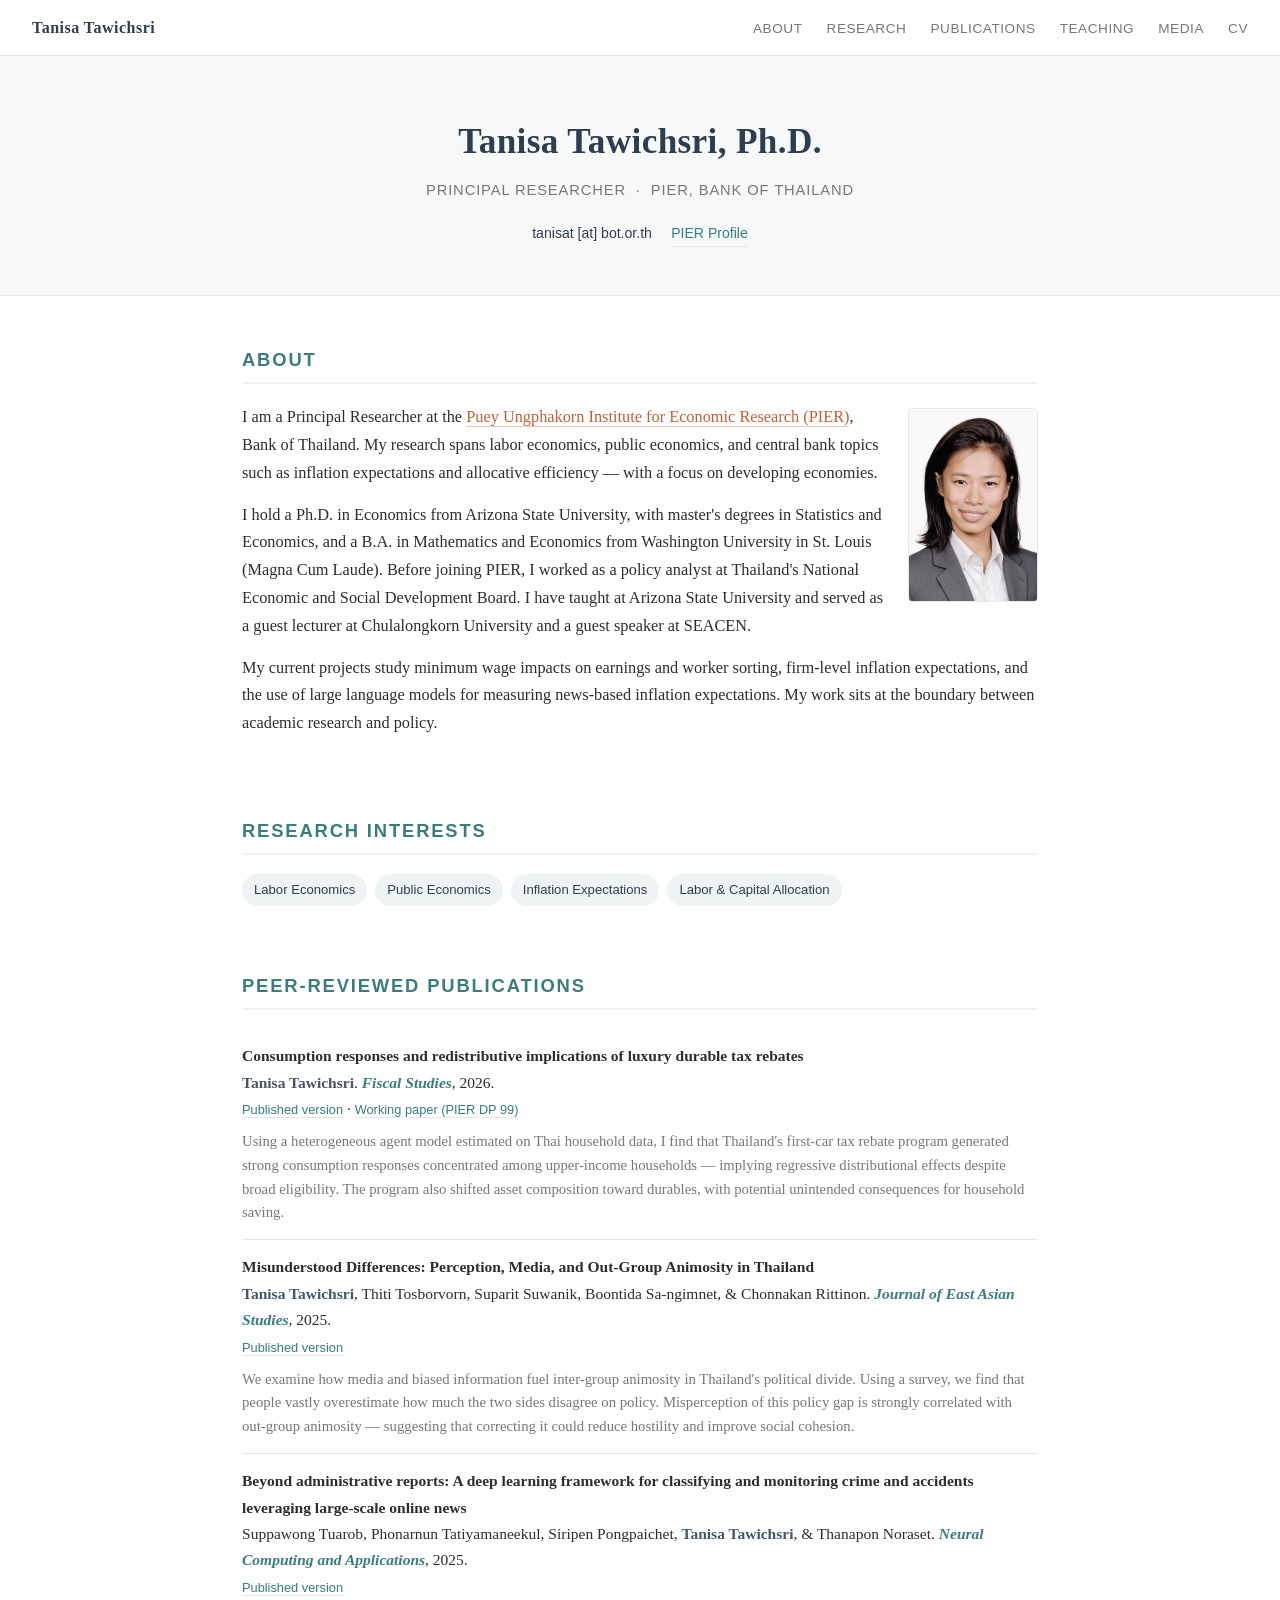
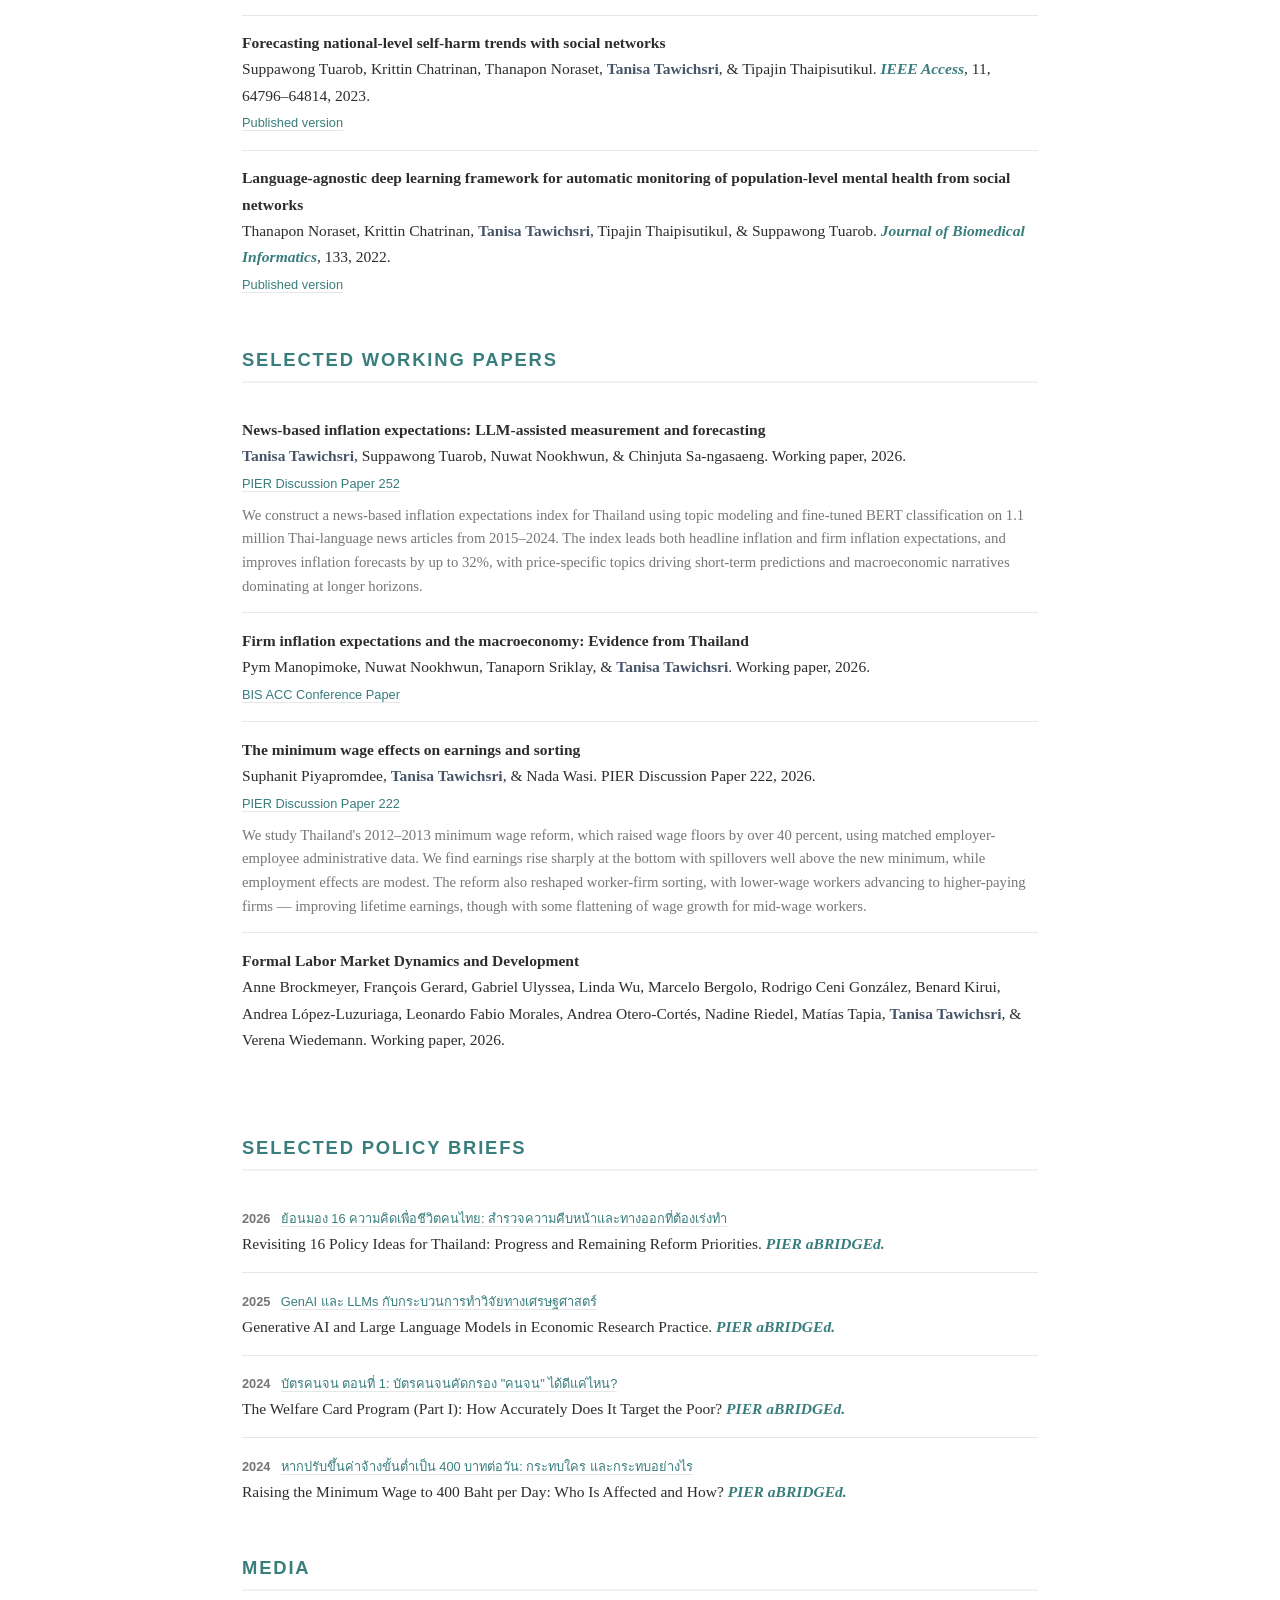
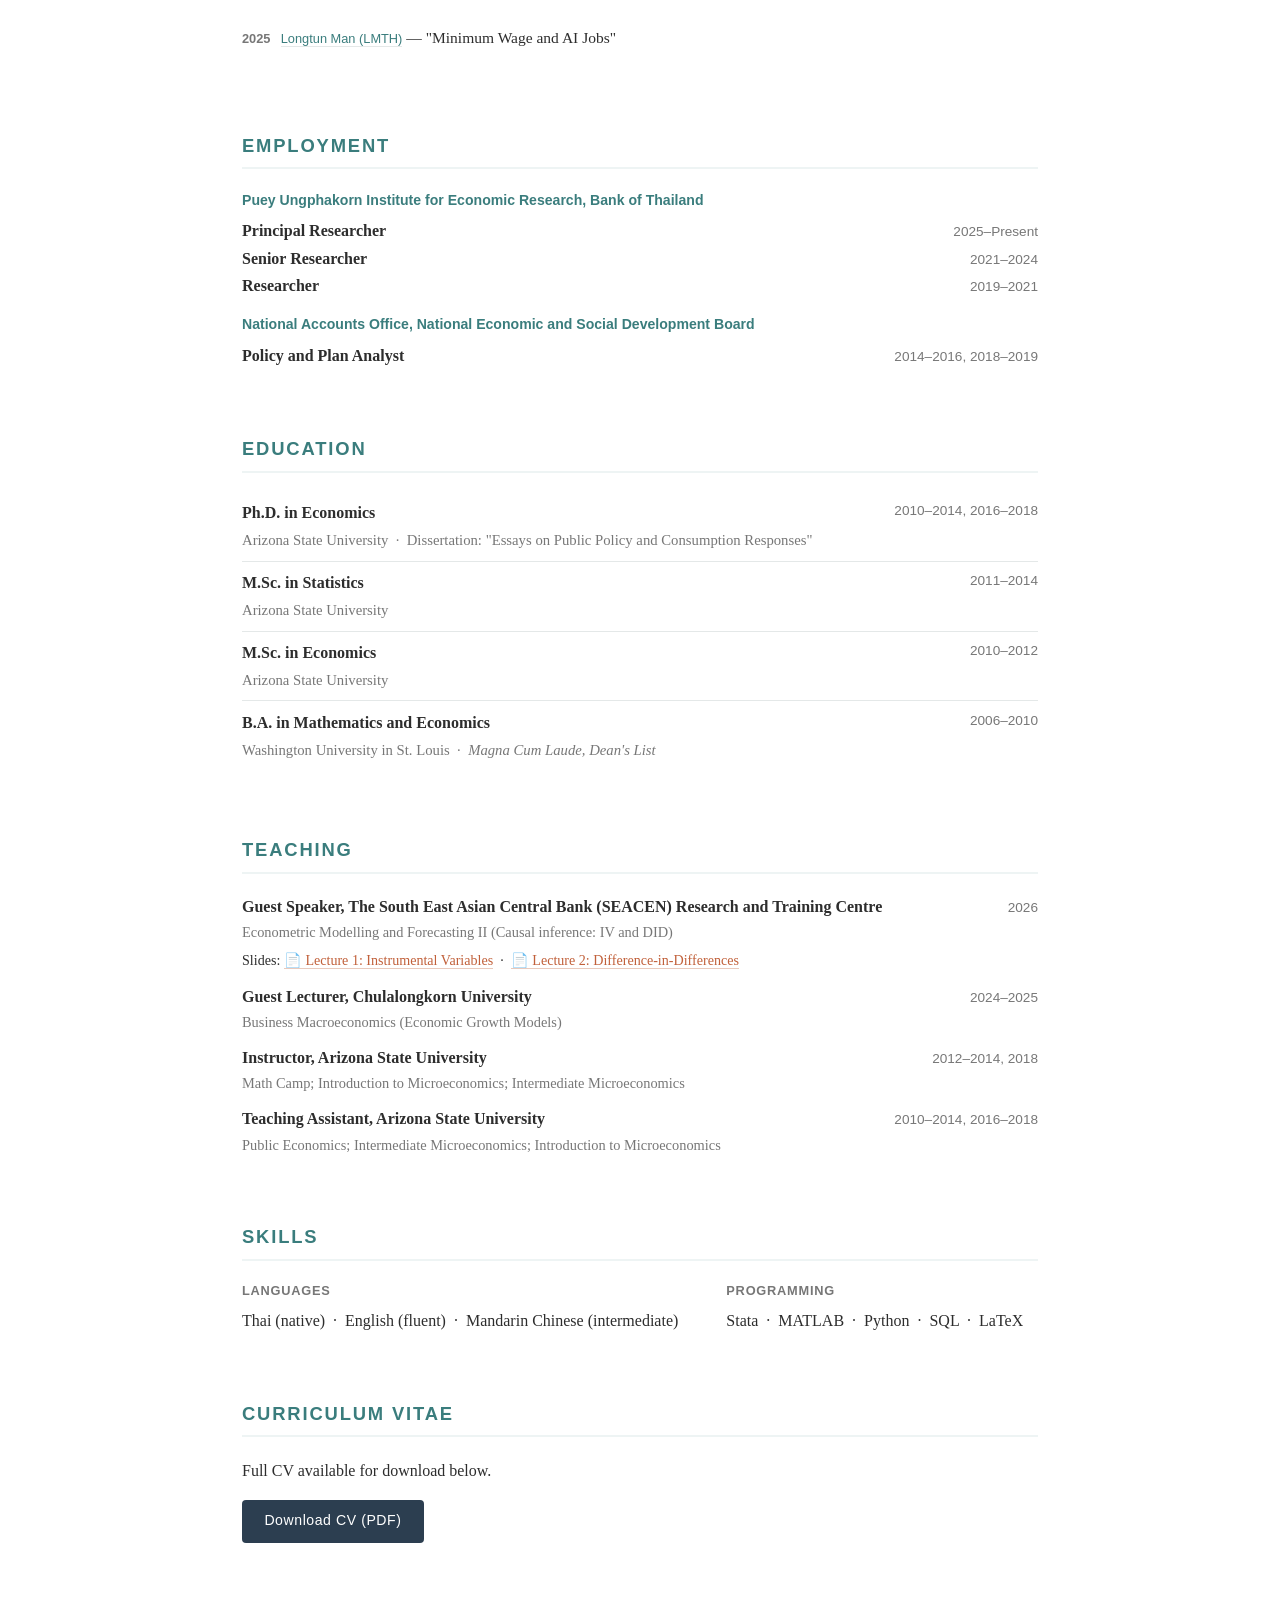
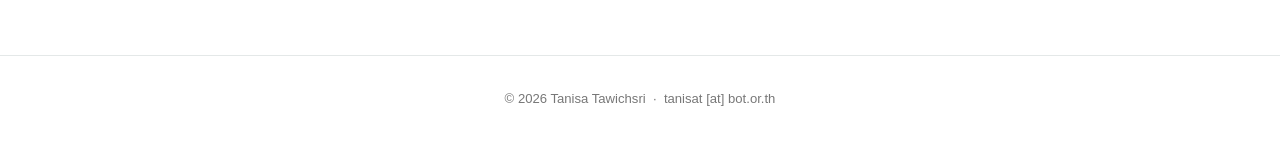
==== index.html @ 9890b530 "Update out-group animosity blurb" ====
<!DOCTYPE html>
<html lang="en">
<head>
  <meta charset="UTF-8" />
  <meta name="viewport" content="width=device-width, initial-scale=1.0" />
  <title>Tanisa Tawichsri | Economist, PIER Bank of Thailand</title>
  <meta name="description" content="Tanisa Tawichsri is a Principal Researcher at PIER, Bank of Thailand. Her research spans labor economics, public economics, inflation expectations, and allocative efficiency." />
  <meta name="keywords" content="Tanisa Tawichsri, economist, PIER, Bank of Thailand, labor economics, public economics, inflation expectations, Thailand" />
  <meta name="author" content="Tanisa Tawichsri" />

  <!-- Open Graph (LinkedIn, Facebook) -->
  <meta property="og:title" content="Tanisa Tawichsri | Economist, PIER Bank of Thailand" />
  <meta property="og:description" content="Principal Researcher at PIER, Bank of Thailand. Research in labor economics, public economics, and inflation expectations." />
  <meta property="og:url" content="https://gifttt.github.io" />
  <meta property="og:type" content="website" />

  <!-- Structured data for Google -->
  <script type="application/ld+json">
  {
    "@context": "https://schema.org",
    "@type": "Person",
    "name": "Tanisa Tawichsri",
    "jobTitle": "Principal Researcher",
    "affiliation": {
      "@type": "Organization",
      "name": "Puey Ungphakorn Institute for Economic Research, Bank of Thailand"
    },
    "url": "https://gifttt.github.io",
    "email": "tanisat@bot.or.th",
    "sameAs": ["https://www.pier.or.th/en/members/tanisa-tawichsri/"]
  }
  </script>

  <link rel="stylesheet" href="style.css" />
</head>
<body>

<nav>
  <a class="name" href="#">Tanisa Tawichsri</a>
  <ul>
    <li><a href="#about">About</a></li>
    <li><a href="#research">Research</a></li>
    <li><a href="#publications">Publications</a></li>
    <li><a href="#teaching">Teaching</a></li>
    <li><a href="#media">Media</a></li>
    <li><a href="#cv">CV</a></li>
  </ul>
</nav>

<div class="hero">
  <h1>Tanisa Tawichsri, Ph.D.</h1>
  <p class="title">Principal Researcher &nbsp;·&nbsp; PIER, Bank of Thailand</p>
  <div class="links">
    <span>tanisat [at] bot.or.th</span>
    <a href="https://www.pier.or.th/en/members/tanisa-tawichsri/" target="_blank">PIER Profile</a>
  </div>
</div>

<main>

  <!-- ABOUT -->
  <section id="about">
    <h2>About</h2>
    <div class="about-layout">
      <div class="about-text">
        <img src="photo.jpg" alt="Tanisa Tawichsri" class="about-photo" />
        <p>
          I am a Principal Researcher at the
          <a href="https://www.pier.or.th/en/" target="_blank" class="about-link">Puey Ungphakorn Institute for Economic Research (PIER)</a>,
          Bank of Thailand. My research spans labor economics, public economics, and central bank topics such as inflation expectations and allocative efficiency — with a focus on developing economies.
        </p>
        <p>
          I hold a Ph.D. in Economics from Arizona State University, with master's degrees in Statistics and Economics, and a B.A. in Mathematics and Economics from Washington University in St. Louis (Magna Cum Laude). Before joining PIER, I worked as a policy analyst at Thailand's National Economic and Social Development Board. I have taught at Arizona State University and served as a guest lecturer at Chulalongkorn University and a guest speaker at SEACEN.
        </p>
        <p>
          My current projects study minimum wage impacts on earnings and worker sorting, firm-level inflation expectations, and the use of large language models for measuring news-based inflation expectations. My work sits at the boundary between academic research and policy.
        </p>
      </div>
    </div>
  </section>

  <!-- RESEARCH INTERESTS -->
  <section id="research">
    <h2>Research Interests</h2>
    <div class="interests">
      <span class="tag">Labor Economics</span>
      <span class="tag">Public Economics</span>
      <span class="tag">Inflation Expectations</span>
      <span class="tag">Labor &amp; Capital Allocation</span>
    </div>
  </section>

<!-- PUBLICATIONS -->
<section id="publications">
  <h2>Peer-Reviewed Publications</h2>
  <ul class="pub-list">
    <li>
      <strong class="pub-title">Consumption responses and redistributive implications of luxury durable tax rebates</strong><br>
      <span class="me">Tanisa Tawichsri</span>.
      <span class="pub-journal">Fiscal Studies</span>, 2026.
      <br>
      <a href="https://doi.org/10.1111/1475-5890.70016" target="_blank">Published version</a> &middot;
      <a href="https://www.pier.or.th/files/dp/pier_dp_099.pdf" target="_blank">Working paper (PIER DP 99)</a>
      <p class="pub-blurb">Using a heterogeneous agent model estimated on Thai household data, I find that Thailand's first-car tax rebate program generated strong consumption responses concentrated among upper-income households — implying regressive distributional effects despite broad eligibility. The program also shifted asset composition toward durables, with potential unintended consequences for household saving.</p>
    </li>
    <li>
      <strong class="pub-title">Misunderstood Differences: Perception, Media, and Out-Group Animosity in Thailand</strong><br>
      <span class="me">Tanisa Tawichsri</span>, Thiti Tosborvorn, Suparit Suwanik, Boontida Sa-ngimnet, &amp; Chonnakan Rittinon.
      <span class="pub-journal">Journal of East Asian Studies</span>, 2025.
      <br>
      <a href="https://doi.org/10.1017/jea.2025.10020" target="_blank">Published version</a>
      <p class="pub-blurb">We examine how media and biased information fuel inter-group animosity in Thailand's political divide. Using a survey, we find that people vastly overestimate how much the two sides disagree on policy. Misperception of this policy gap is strongly correlated with out-group animosity — suggesting that correcting it could reduce hostility and improve social cohesion.</p>
    </li>
    <li>
      <strong class="pub-title">Beyond administrative reports: A deep learning framework for classifying and monitoring crime and accidents leveraging large-scale online news</strong><br>
      Suppawong Tuarob, Phonarnun Tatiyamaneekul, Siripen Pongpaichet, <span class="me">Tanisa Tawichsri</span>, &amp; Thanapon Noraset.
      <span class="pub-journal">Neural Computing and Applications</span>, 2025.
      <br>
      <a href="https://doi.org/10.1007/s00521-024-10833-8" target="_blank">Published version</a>
    </li>
    <li>
      <strong class="pub-title">Forecasting national-level self-harm trends with social networks</strong><br>
      Suppawong Tuarob, Krittin Chatrinan, Thanapon Noraset, <span class="me">Tanisa Tawichsri</span>, &amp; Tipajin Thaipisutikul.
      <span class="pub-journal">IEEE Access</span>, 11, 64796&ndash;64814, 2023.
      <br>
      <a href="https://doi.org/10.1109/ACCESS.2023.3288897" target="_blank">Published version</a>
    </li>
    <li>
      <strong class="pub-title">Language-agnostic deep learning framework for automatic monitoring of population-level mental health from social networks</strong><br>
      Thanapon Noraset, Krittin Chatrinan, <span class="me">Tanisa Tawichsri</span>, Tipajin Thaipisutikul, &amp; Suppawong Tuarob.
      <span class="pub-journal">Journal of Biomedical Informatics</span>, 133, 2022.
      <br>
      <a href="https://doi.org/10.1016/j.jbi.2022.104145" target="_blank">Published version</a>
    </li>
  </ul>

  <h2 style="margin-top:2rem;">Selected Working Papers</h2>
  <ul class="pub-list">
    <li>
      <strong class="pub-title">News-based inflation expectations: LLM-assisted measurement and forecasting</strong><br>
      <span class="me">Tanisa Tawichsri</span>, Suppawong Tuarob, Nuwat Nookhwun, &amp; Chinjuta Sa-ngasaeng.
      Working paper, 2026.
      <br>
      <a href="https://www.pier.or.th/dp/252/" target="_blank">PIER Discussion Paper 252</a>
      <p class="pub-blurb">We construct a news-based inflation expectations index for Thailand using topic modeling and fine-tuned BERT classification on 1.1 million Thai-language news articles from 2015–2024. The index leads both headline inflation and firm inflation expectations, and improves inflation forecasts by up to 32%, with price-specific topics driving short-term predictions and macroeconomic narratives dominating at longer horizons.</p>
    </li>
    <li>
      <strong class="pub-title">Firm inflation expectations and the macroeconomy: Evidence from Thailand</strong><br>
      Pym Manopimoke, Nuwat Nookhwun, Tanaporn Sriklay, &amp; <span class="me">Tanisa Tawichsri</span>.
      Working paper, 2026.
      <br>
      <a href="https://www.bis.org/events/accconf2026/Paper_11_TH_251229.pdf" target="_blank">BIS ACC Conference Paper</a>
    </li>
    <li>
      <strong class="pub-title">The minimum wage effects on earnings and sorting</strong><br>
      Suphanit Piyapromdee, <span class="me">Tanisa Tawichsri</span>, &amp; Nada Wasi.
      PIER Discussion Paper 222, 2026.
      <br>
      <a href="https://www.pier.or.th/dp/222/" target="_blank">PIER Discussion Paper 222</a>
      <p class="pub-blurb">We study Thailand's 2012–2013 minimum wage reform, which raised wage floors by over 40 percent, using matched employer-employee administrative data. We find earnings rise sharply at the bottom with spillovers well above the new minimum, while employment effects are modest. The reform also reshaped worker-firm sorting, with lower-wage workers advancing to higher-paying firms — improving lifetime earnings, though with some flattening of wage growth for mid-wage workers.</p>
    </li>
    <li>
      <strong class="pub-title">Formal Labor Market Dynamics and Development</strong><br>
      Anne Brockmeyer, Fran&ccedil;ois Gerard, Gabriel Ulyssea, Linda Wu, Marcelo Bergolo, Rodrigo Ceni Gonz&aacute;lez, Benard Kirui, Andrea L&oacute;pez-Luzuriaga, Leonardo Fabio Morales, Andrea Otero-Cort&eacute;s, Nadine Riedel, Mat&iacute;as Tapia, <span class="me">Tanisa Tawichsri</span>, &amp; Verena Wiedemann.
      Working paper, 2026.
    </li>
  </ul>
</section>

 <!-- MEDIA & POLICY -->
  <section id="media">
    <h2>Selected Policy Briefs</h2>
    <ul class="pub-list">
      <li>
        <span class="pub-year">2026</span>
        <a class="brief-th" href="https://www.pier.or.th/en/abridged/2026/02/" target="_blank">ย้อนมอง 16 ความคิดเพื่อชีวิตคนไทย: สำรวจความคืบหน้าและทางออกที่ต้องเร่งทำ</a><br>
        Revisiting 16 Policy Ideas for Thailand: Progress and Remaining Reform Priorities.
        <span class="pub-journal">PIER aBRIDGEd.</span>
      </li>
      <li>
        <span class="pub-year">2025</span>
        <a class="brief-th" href="https://www.pier.or.th/en/abridged/2025/12/" target="_blank">GenAI และ LLMs กับกระบวนการทำวิจัยทางเศรษฐศาสตร์</a><br>
        Generative AI and Large Language Models in Economic Research Practice.
        <span class="pub-journal">PIER aBRIDGEd.</span>
      </li>
      <li>
        <span class="pub-year">2024</span>
        <a class="brief-th" href="https://www.pier.or.th/en/abridged/2024/14/" target="_blank">บัตรคนจน ตอนที่ 1: บัตรคนจนคัดกรอง "คนจน" ได้ดีแค่ไหน?</a><br>
        The Welfare Card Program (Part I): How Accurately Does It Target the Poor?
        <span class="pub-journal">PIER aBRIDGEd.</span>
      </li>
      <li>
        <span class="pub-year">2024</span>
        <a class="brief-th" href="https://www.pier.or.th/en/abridged/2024/03/" target="_blank">หากปรับขึ้นค่าจ้างขั้นต่ำเป็น 400 บาทต่อวัน: กระทบใคร และกระทบอย่างไร</a><br>
        Raising the Minimum Wage to 400 Baht per Day: Who Is Affected and How?
        <span class="pub-journal">PIER aBRIDGEd.</span>
      </li>
    </ul>

    <h2 style="margin-top:2rem;">Media</h2>
    <ul class="pub-list">
      <li>
        <span class="pub-year">2025</span>
        <a class="brief-th" href="https://www.youtube.com/watch?v=Qr3kL6pGIw8" target="_blank">Longtun Man (LMTH)</a> — "Minimum Wage and AI Jobs"
      </li>
    </ul>
  </section>  
  
  <!-- EMPLOYMENT -->
  <section id="employment">
    <h2>Employment</h2>
    <p class="employer">Puey Ungphakorn Institute for Economic Research, Bank of Thailand</p>
    <div class="job"><span class="job-title">Principal Researcher</span><span class="job-period">2025–Present</span></div>
    <div class="job"><span class="job-title">Senior Researcher</span><span class="job-period">2021–2024</span></div>
    <div class="job"><span class="job-title">Researcher</span><span class="job-period">2019–2021</span></div>

    <p class="employer">National Accounts Office, National Economic and Social Development Board</p>
    <div class="job"><span class="job-title">Policy and Plan Analyst</span><span class="job-period">2014–2016, 2018–2019</span></div>
  </section>

  <!-- EDUCATION -->
  <section id="education">
    <h2>Education</h2>
    <div class="edu-entry">
      <div><span class="edu-degree">Ph.D. in Economics</span><br><span class="edu-school">Arizona State University &nbsp;·&nbsp; Dissertation: "Essays on Public Policy and Consumption Responses"</span></div>
      <span class="edu-year">2010–2014, 2016–2018</span>
    </div>
    <div class="edu-entry">
      <div><span class="edu-degree">M.Sc. in Statistics</span><br><span class="edu-school">Arizona State University</span></div>
      <span class="edu-year">2011–2014</span>
    </div>
    <div class="edu-entry">
      <div><span class="edu-degree">M.Sc. in Economics</span><br><span class="edu-school">Arizona State University</span></div>
      <span class="edu-year">2010–2012</span>
    </div>
    <div class="edu-entry">
      <div><span class="edu-degree">B.A. in Mathematics and Economics</span><br><span class="edu-school">Washington University in St. Louis &nbsp;·&nbsp; <em>Magna Cum Laude, Dean's List</em></span></div>
      <span class="edu-year">2006–2010</span>
    </div>
  </section>

  <!-- TEACHING -->
  <section id="teaching">
    <h2>Teaching</h2>
    <div class="job"><span class="job-title">Guest Speaker, The South East Asian Central Bank (SEACEN) Research and Training Centre</span><span class="job-period">2026</span></div>
    <p style="color:var(--muted); font-size:0.9rem; margin-bottom:0.3rem;">Econometric Modelling and Forecasting II (Causal inference: IV and DID)</p>
    <p style="font-size:0.88rem; margin-bottom:0.6rem;">
      Slides: <a href="lecture1_iv.pdf" target="_blank" class="slide-link">📄 Lecture 1: Instrumental Variables</a> &nbsp;·&nbsp; <a href="lecture2_did.pdf" target="_blank" class="slide-link">📄 Lecture 2: Difference-in-Differences</a>
    </p>
    <div class="job"><span class="job-title">Guest Lecturer, Chulalongkorn University</span><span class="job-period">2024–2025</span></div>
    <p style="color:var(--muted); font-size:0.9rem; margin-bottom:0.6rem;">Business Macroeconomics (Economic Growth Models)</p>
    <div class="job"><span class="job-title">Instructor, Arizona State University</span><span class="job-period">2012–2014, 2018</span></div>
    <p style="color:var(--muted); font-size:0.9rem; margin-bottom:0.6rem;">Math Camp; Introduction to Microeconomics; Intermediate Microeconomics</p>
    <div class="job"><span class="job-title">Teaching Assistant, Arizona State University</span><span class="job-period">2010–2014, 2016–2018</span></div>
    <p style="color:var(--muted); font-size:0.9rem;">Public Economics; Intermediate Microeconomics; Introduction to Microeconomics</p>
  </section>

  <!-- SKILLS -->
  <section id="skills">
    <h2>Skills</h2>
    <div class="skills-grid">
      <div>
        <p class="skills-label">Languages</p>
        <p>Thai (native) &nbsp;·&nbsp; English (fluent) &nbsp;·&nbsp; Mandarin Chinese (intermediate)</p>
      </div>
      <div>
        <p class="skills-label">Programming</p>
        <p>Stata &nbsp;·&nbsp; MATLAB &nbsp;·&nbsp; Python &nbsp;·&nbsp; SQL &nbsp;·&nbsp; LaTeX</p>
      </div>
    </div>
  </section>

 

  <!-- CV -->
  <section id="cv">
    <h2>Curriculum Vitae</h2>
    <p style="margin-bottom:1rem;">Full CV available for download below.</p>
    <a class="cv-button" href="CV_TanisaT_2026.pdf" target="_blank">Download CV (PDF)</a>
  </section>

</main>

<footer>
  &copy; 2026 Tanisa Tawichsri &nbsp;·&nbsp; tanisat [at] bot.or.th
</footer>

</body>
</html>
---- style.css ----
:root {
  --navy: #2c3e50;
  --teal: #3a7d7d;
  --light-teal: #eef4f4;
  --text: #2d2d2d;
  --muted: #777;
  --border: #e4e8e8;
}

* { box-sizing: border-box; margin: 0; padding: 0; }

body {
  font-family: 'Georgia', serif;
  color: var(--text);
  background: #fff;
  line-height: 1.7;
  font-size: 16px;
}

/* NAV */
nav {
  background: #fff;
  border-bottom: 1px solid var(--border);
  padding: 0 2rem;
  position: sticky;
  top: 0;
  z-index: 100;
  display: flex;
  align-items: center;
  justify-content: space-between;
  height: 56px;
}

nav .name {
  color: var(--navy);
  font-size: 1rem;
  font-weight: bold;
  letter-spacing: 0.03em;
  text-decoration: none;
}

nav ul {
  list-style: none;
  display: flex;
  gap: 1.5rem;
}

nav ul a {
  color: var(--muted);
  text-decoration: none;
  font-family: 'Arial', sans-serif;
  font-size: 0.85rem;
  letter-spacing: 0.04em;
  text-transform: uppercase;
  transition: color 0.2s;
}

nav ul a:hover { color: var(--navy); }

/* HERO */
.hero {
  background: #f7f9f9;
  border-bottom: 1px solid var(--border);
  color: var(--navy);
  padding: 3.5rem 2rem 3rem;
  text-align: center;
}

.hero h1 {
  font-size: 2.2rem;
  letter-spacing: 0.01em;
  margin-bottom: 0.4rem;
  color: var(--navy);
}

.hero .title {
  font-family: 'Arial', sans-serif;
  font-size: 0.92rem;
  color: var(--muted);
  letter-spacing: 0.06em;
  text-transform: uppercase;
  margin-bottom: 1.2rem;
}

.hero .links {
  display: flex;
  justify-content: center;
  gap: 1.2rem;
  flex-wrap: wrap;
  font-family: 'Arial', sans-serif;
  font-size: 0.88rem;
}

.hero .links a {
  color: var(--teal);
  text-decoration: none;
  border-bottom: 1px solid var(--border);
  transition: color 0.2s;
}

.hero .links a:hover { color: var(--navy); }

/* MAIN LAYOUT */
main {
  max-width: 860px;
  margin: 0 auto;
  padding: 2rem 2rem 4rem;
}

section {
  margin-bottom: 3rem;
  padding-top: 1rem;
}

h2 {
  font-family: 'Arial', sans-serif;
  font-size: 1.15rem;
  font-weight: bold;
  text-transform: uppercase;
  letter-spacing: 0.1em;
  color: var(--teal);
  border-bottom: 2px solid var(--light-teal);
  padding-bottom: 0.4rem;
  margin-bottom: 1.2rem;
}

/* ABOUT */
.about-link {
  color: #C1603A;
  text-decoration: none;
  border-bottom: 1px solid #e8c9bc;
}

.about-link:hover { color: var(--navy); }

.about-layout {
  display: flex;
  gap: 1.5rem;
  align-items: flex-start;
}

.about-photo {
  width: 130px;
  height: auto;
  border-radius: 4px;
  object-fit: contain;
  flex-shrink: 0;
  border: 1px solid var(--border);
  float: right;
  margin: 0.3rem 0 0.8rem 1.5rem;
  display: block;
}

.about-text p {
  margin-bottom: 0.9rem;
  font-size: 1.02rem;
}

@media (max-width: 600px) {
  .about-layout { flex-direction: column; align-items: center; }
  .about-photo { float: none; margin: 0 auto 1rem; }
}

/* SKILLS */
.skills-grid {
  display: flex;
  gap: 3rem;
  flex-wrap: wrap;
}

.skills-label {
  font-family: 'Arial', sans-serif;
  font-size: 0.8rem;
  font-weight: bold;
  text-transform: uppercase;
  letter-spacing: 0.06em;
  color: var(--muted);
  margin-bottom: 0.3rem;
}

/* INTERESTS */
.interests {
  display: flex;
  flex-wrap: wrap;
  gap: 0.5rem;
}

.tag {
  background: var(--light-teal);
  color: var(--navy);
  font-family: 'Arial', sans-serif;
  font-size: 0.82rem;
  padding: 0.3rem 0.75rem;
  border-radius: 20px;
}

/* PUBLICATIONS */
.me { font-weight: 600; color: #475569; text-decoration: none; }

.pub-list {
  list-style: none;
}

.pub-list li {
  padding: 0.9rem 0;
  border-bottom: 1px solid var(--border);
  font-size: 0.97rem;
}

.pub-list li:last-child { border-bottom: none; }

.pub-list .pub-title {
  font-style: normal;
}

.pub-list .pub-journal {
  color: var(--teal);
  font-weight: bold;
  font-style: italic;
}

.pub-list a {
  color: var(--teal);
  text-decoration: none;
  font-family: 'Arial', sans-serif;
  font-size: 0.8rem;
  border-bottom: 1px solid var(--border);
}

.brief-th { font-size: 1.1rem; line-height: 1.7; }

.pub-list a:hover { color: var(--navy); }

.slide-link {
  color: #C1603A;
  text-decoration: none;
  border-bottom: 1px solid #e8c9bc;
}

.slide-link:hover { color: var(--navy); }

.pub-blurb {
  margin-top: 0.5rem;
  font-size: 0.92rem;
  color: var(--muted);
  line-height: 1.6;
}

.pub-year {
  font-family: 'Arial', sans-serif;
  font-size: 0.8rem;
  color: var(--muted);
  font-weight: bold;
  margin-right: 0.4rem;
}

/* EMPLOYMENT */
.job {
  display: flex;
  justify-content: space-between;
  align-items: baseline;
  flex-wrap: wrap;
  gap: 0.2rem;
}

.job-title { font-weight: bold; }
.job-period {
  font-family: 'Arial', sans-serif;
  font-size: 0.85rem;
  color: var(--muted);
}

.employer {
  font-family: 'Arial', sans-serif;
  font-size: 0.88rem;
  color: var(--teal);
  font-weight: bold;
  margin: 0.9rem 0 0.3rem;
}

.employer:first-child { margin-top: 0; }

/* EDUCATION */
.edu-entry {
  display: flex;
  justify-content: space-between;
  flex-wrap: wrap;
  gap: 0.1rem;
  padding: 0.45rem 0;
  border-bottom: 1px solid var(--border);
}

.edu-entry:last-child { border-bottom: none; }

.edu-degree { font-weight: bold; }
.edu-school { color: var(--muted); font-size: 0.92rem; }
.edu-year {
  font-family: 'Arial', sans-serif;
  font-size: 0.85rem;
  color: var(--muted);
}

/* CV BUTTON */
.cv-button {
  display: inline-block;
  background: var(--navy);
  color: #fff;
  font-family: 'Arial', sans-serif;
  font-size: 0.88rem;
  padding: 0.6rem 1.4rem;
  text-decoration: none;
  border-radius: 4px;
  letter-spacing: 0.04em;
  transition: background 0.2s;
}

.cv-button:hover { background: var(--teal); }

/* FOOTER */
footer {
  text-align: center;
  font-family: 'Arial', sans-serif;
  font-size: 0.82rem;
  color: var(--muted);
  padding: 2rem;
  border-top: 1px solid var(--border);
}

/* RESPONSIVE */
@media (max-width: 600px) {
  nav ul { gap: 0.8rem; }
  .hero h1 { font-size: 1.8rem; }
  .job { flex-direction: column; }
}
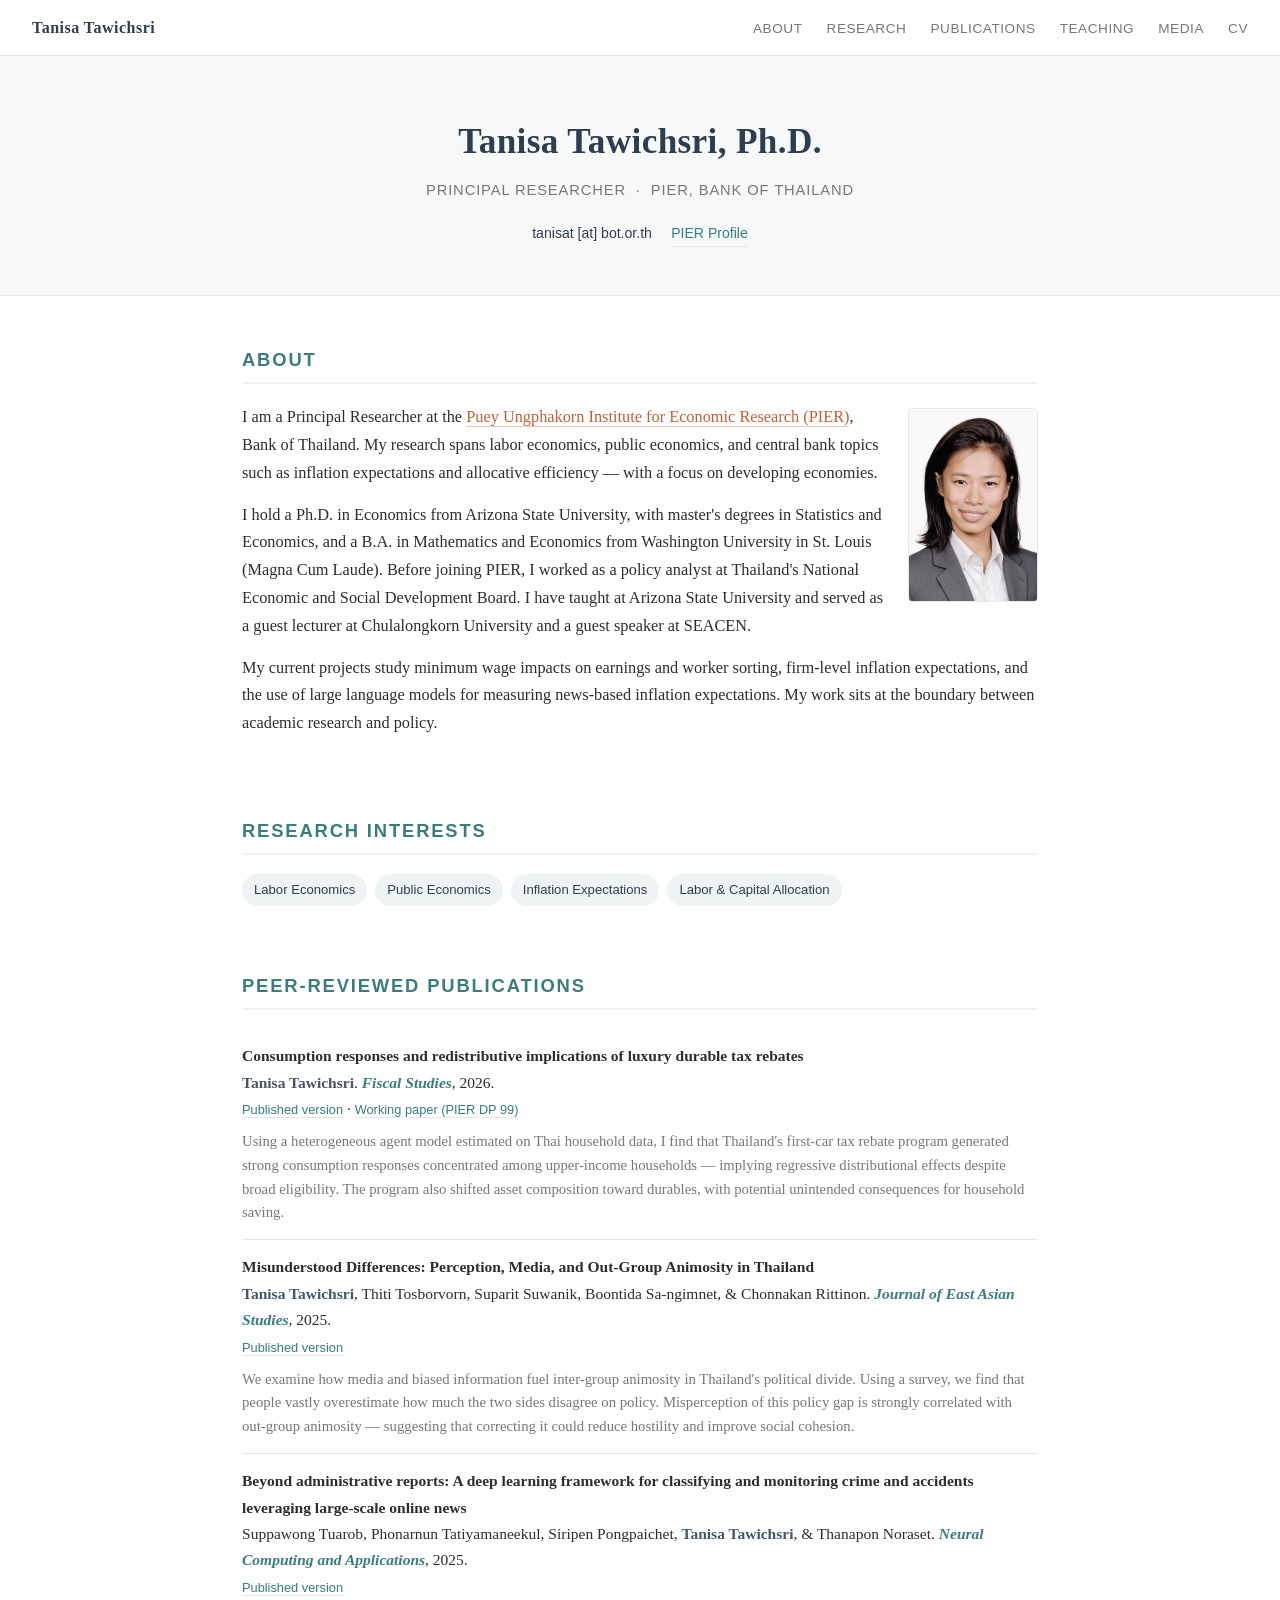
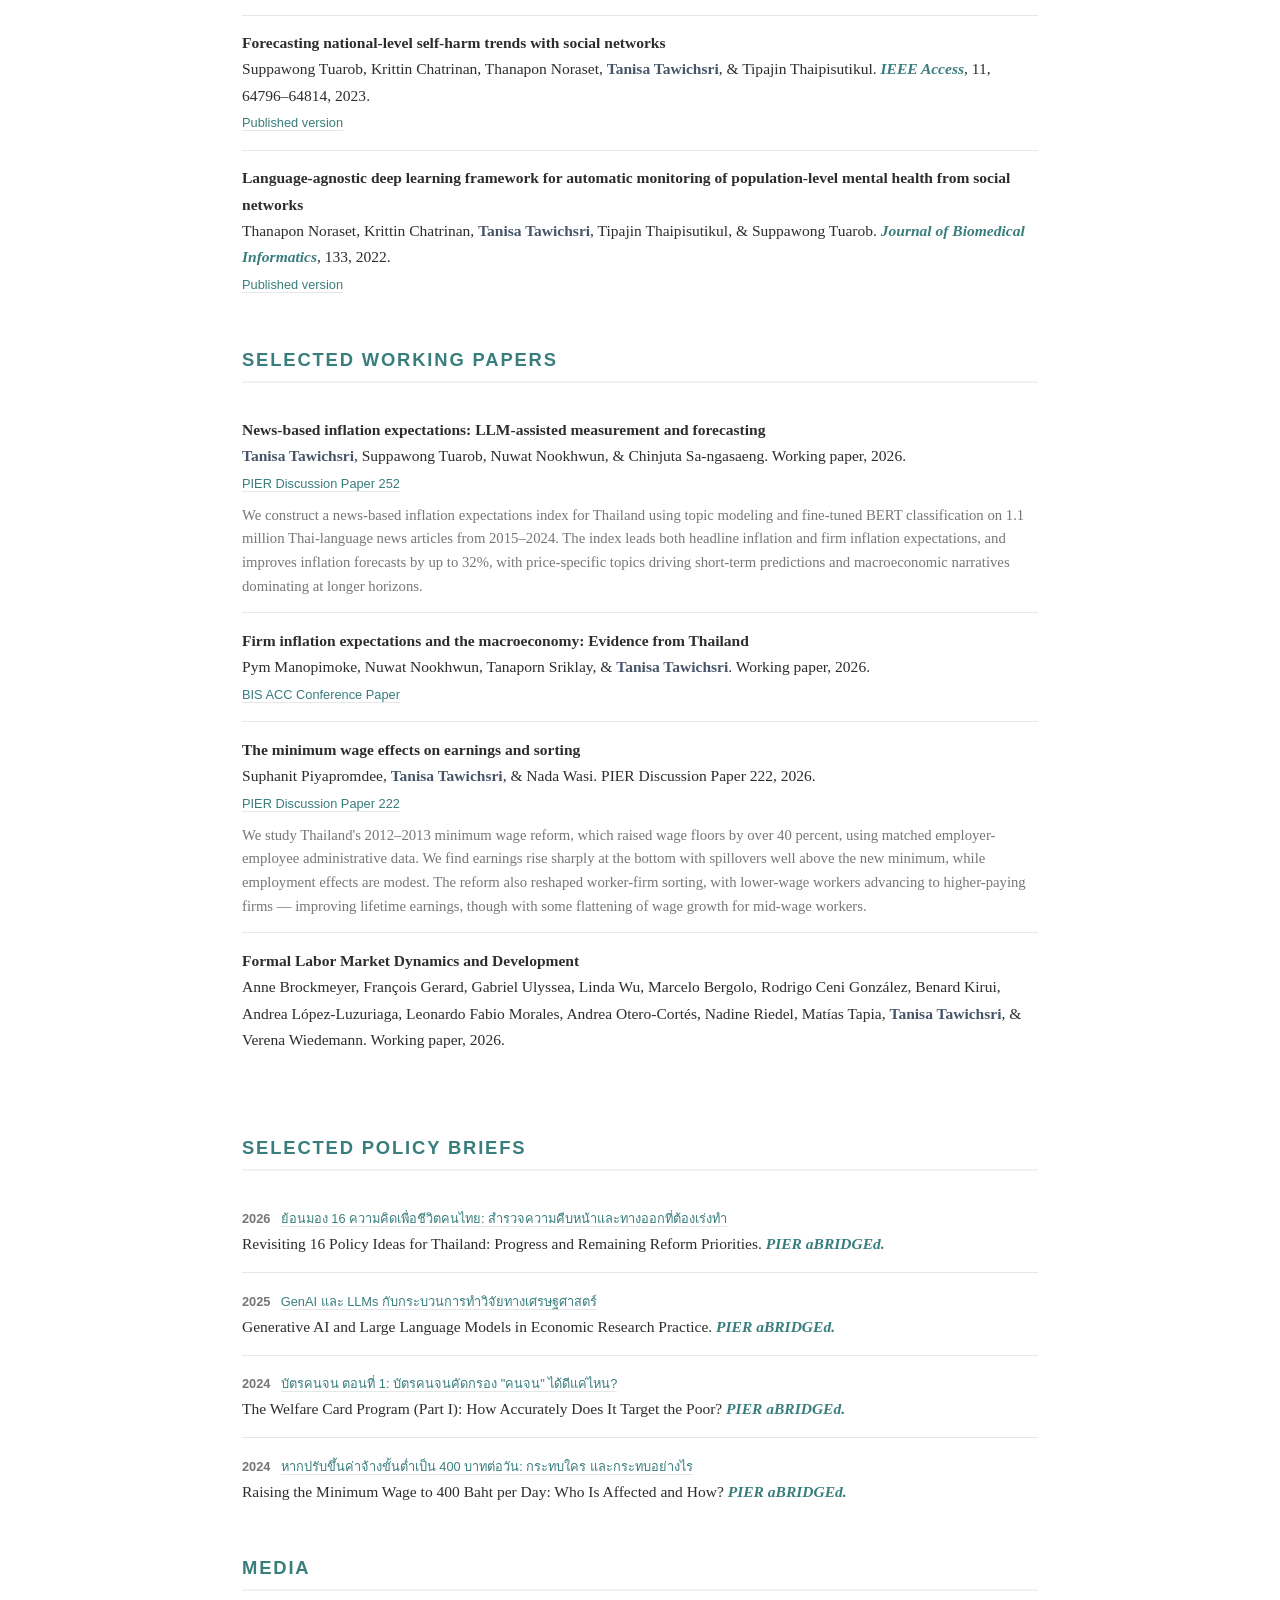
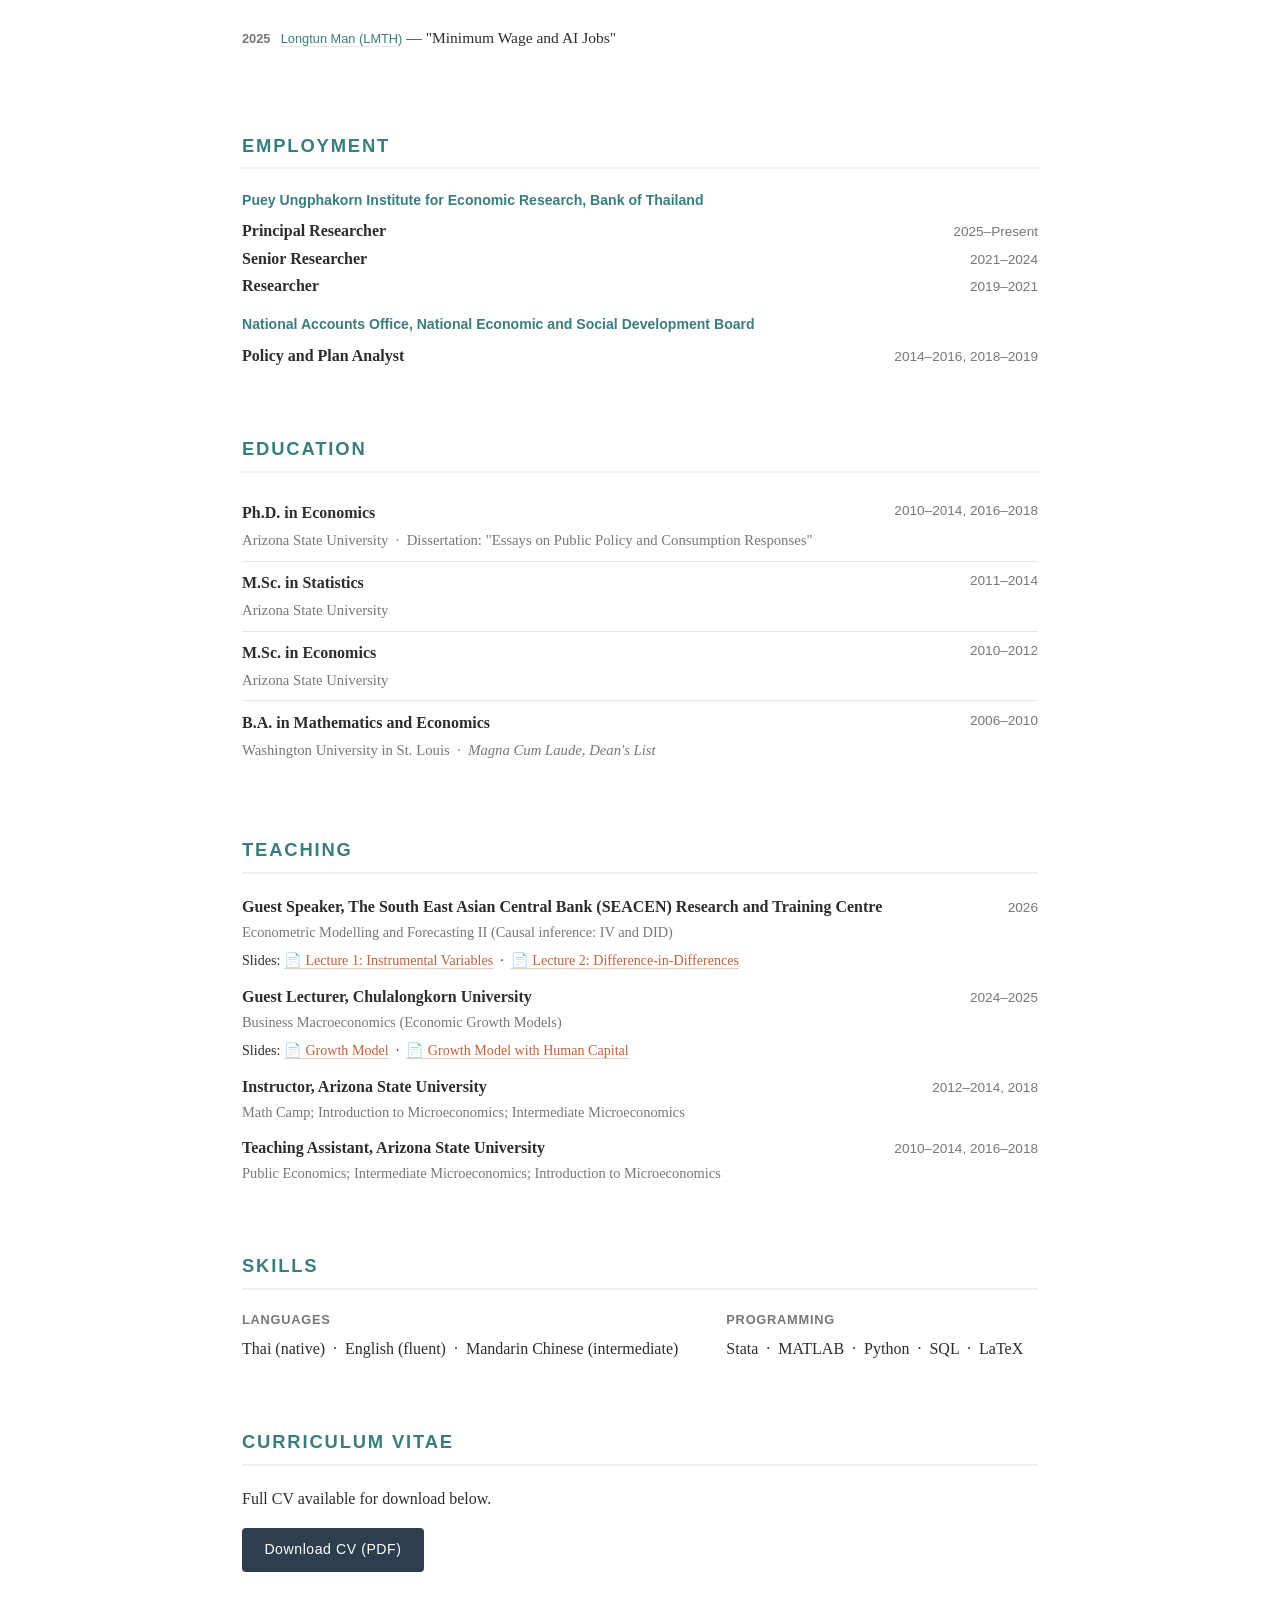
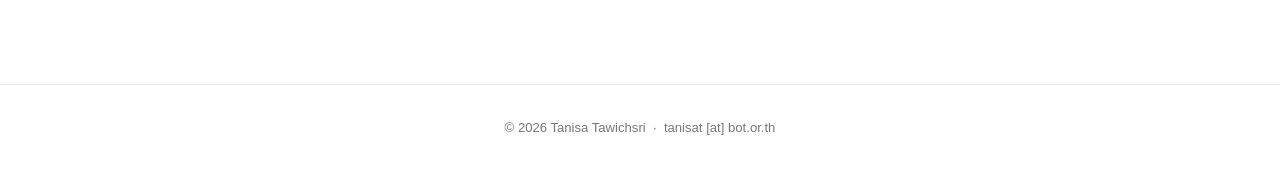
==== commit 61e62232: "Add Chulalongkorn growth model teaching slides" ====
--- a/index.html
+++ b/index.html
@@ -248,7 +248,10 @@
       Slides: <a href="lecture1_iv.pdf" target="_blank" class="slide-link">📄 Lecture 1: Instrumental Variables</a> &nbsp;·&nbsp; <a href="lecture2_did.pdf" target="_blank" class="slide-link">📄 Lecture 2: Difference-in-Differences</a>
     </p>
     <div class="job"><span class="job-title">Guest Lecturer, Chulalongkorn University</span><span class="job-period">2024–2025</span></div>
-    <p style="color:var(--muted); font-size:0.9rem; margin-bottom:0.6rem;">Business Macroeconomics (Economic Growth Models)</p>
+    <p style="color:var(--muted); font-size:0.9rem; margin-bottom:0.3rem;">Business Macroeconomics (Economic Growth Models)</p>
+    <p style="font-size:0.88rem; margin-bottom:0.6rem;">
+      Slides: <a href="growth_model.pdf" target="_blank" class="slide-link">📄 Growth Model</a> &nbsp;·&nbsp; <a href="growth_model_endo.pdf" target="_blank" class="slide-link">📄 Growth Model with Human Capital</a>
+    </p>
     <div class="job"><span class="job-title">Instructor, Arizona State University</span><span class="job-period">2012–2014, 2018</span></div>
     <p style="color:var(--muted); font-size:0.9rem; margin-bottom:0.6rem;">Math Camp; Introduction to Microeconomics; Intermediate Microeconomics</p>
     <div class="job"><span class="job-title">Teaching Assistant, Arizona State University</span><span class="job-period">2010–2014, 2016–2018</span></div>
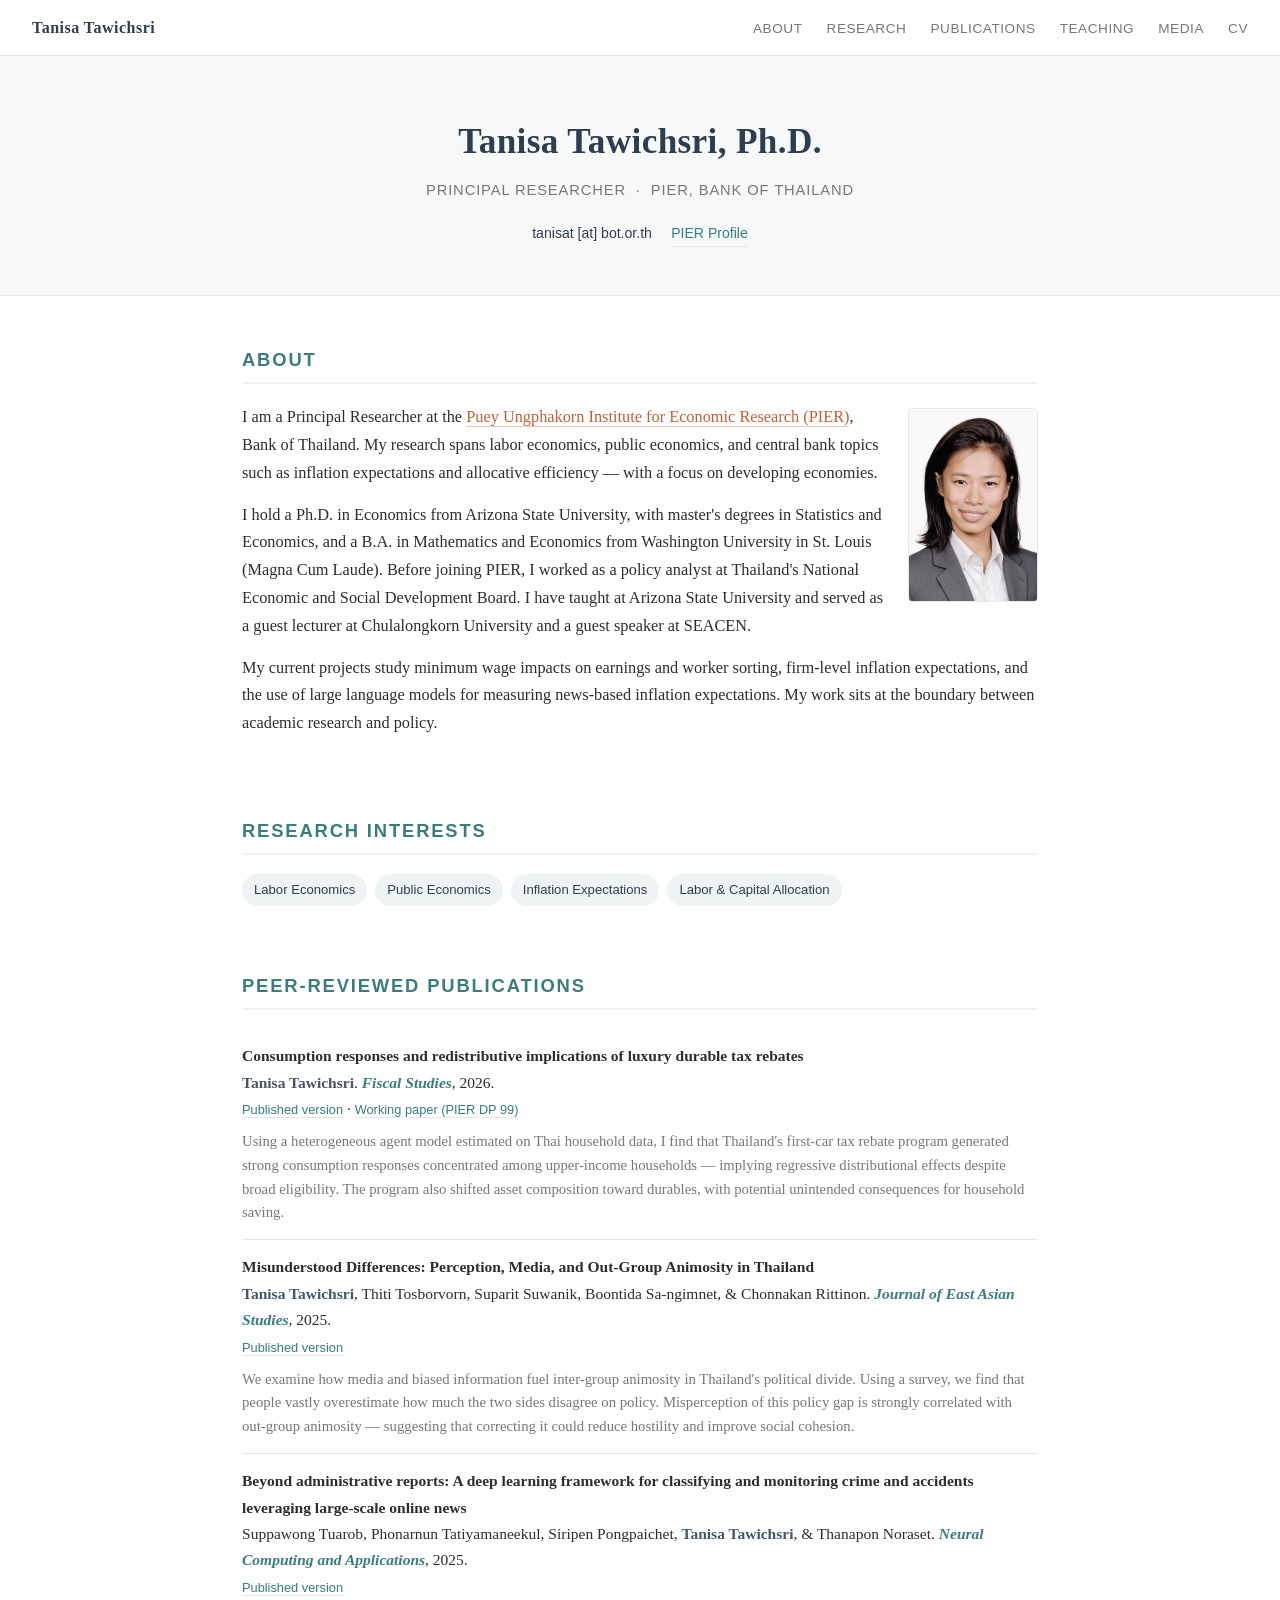
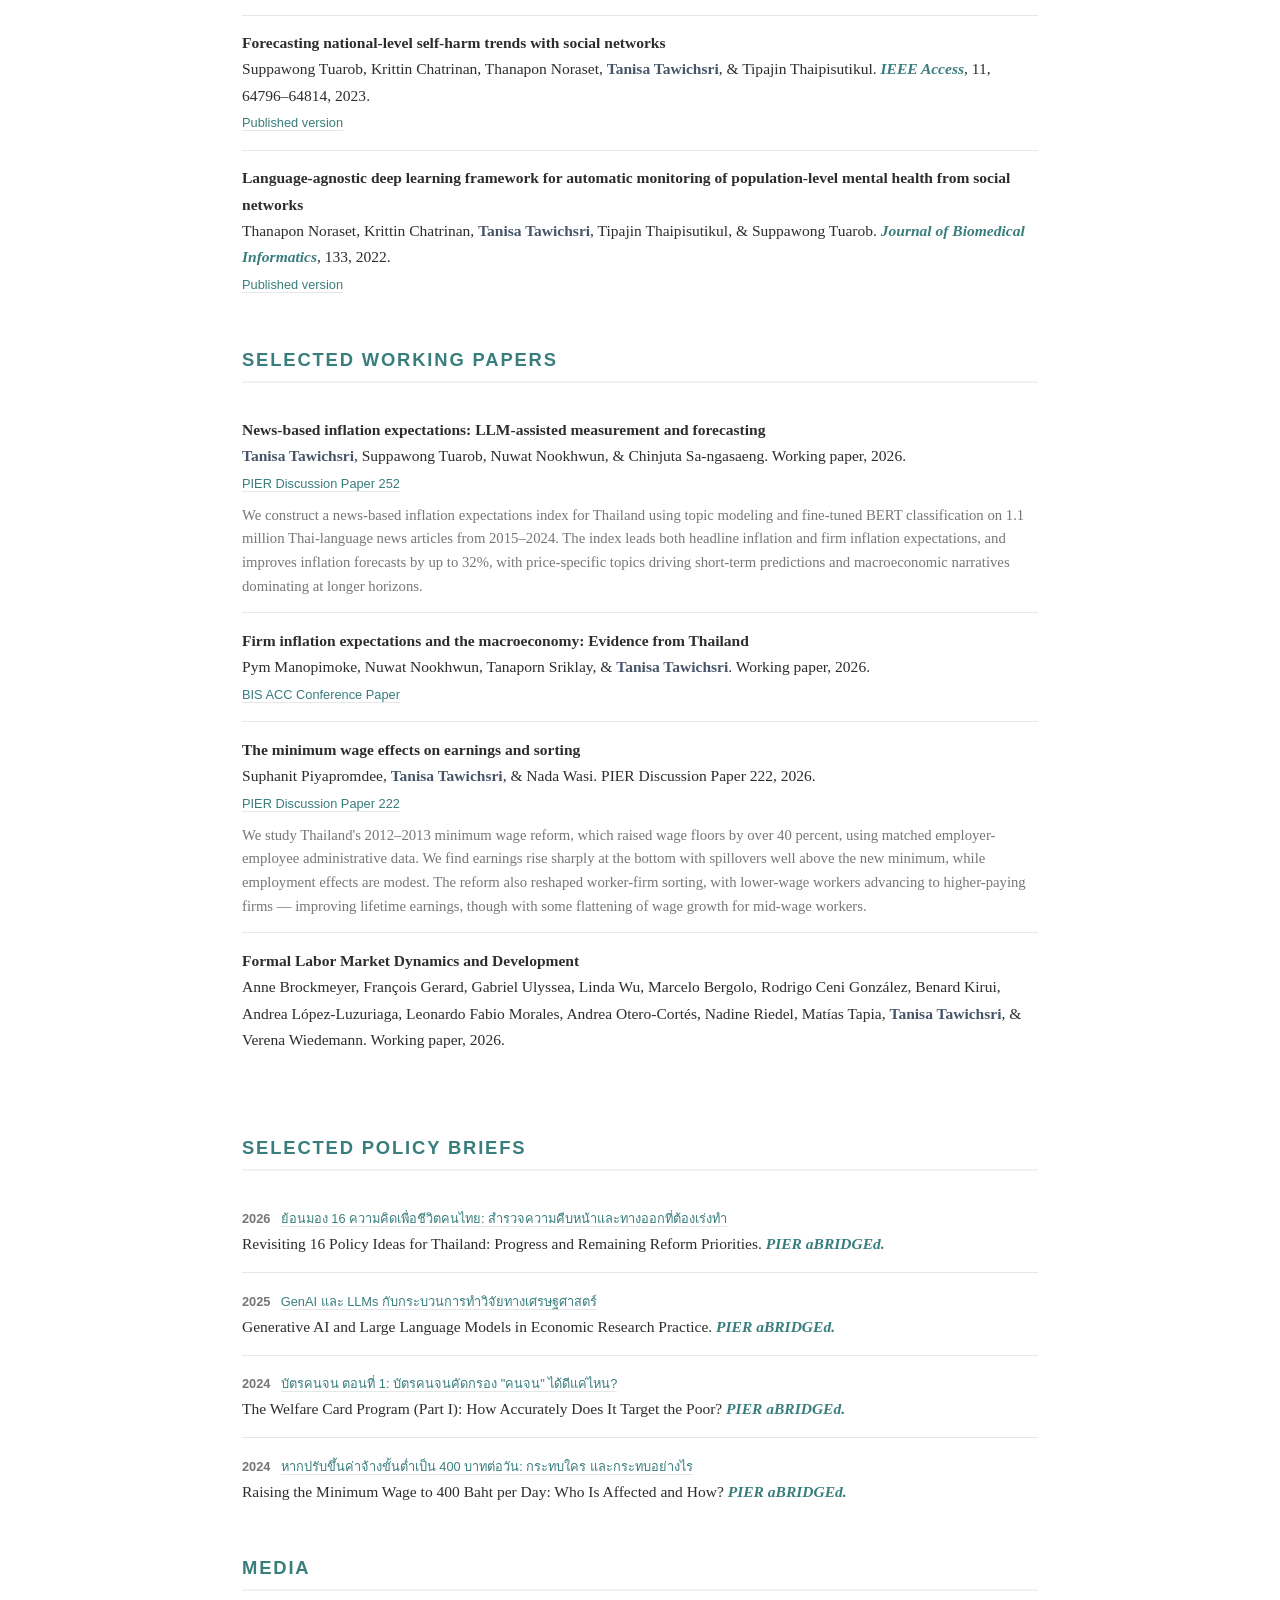
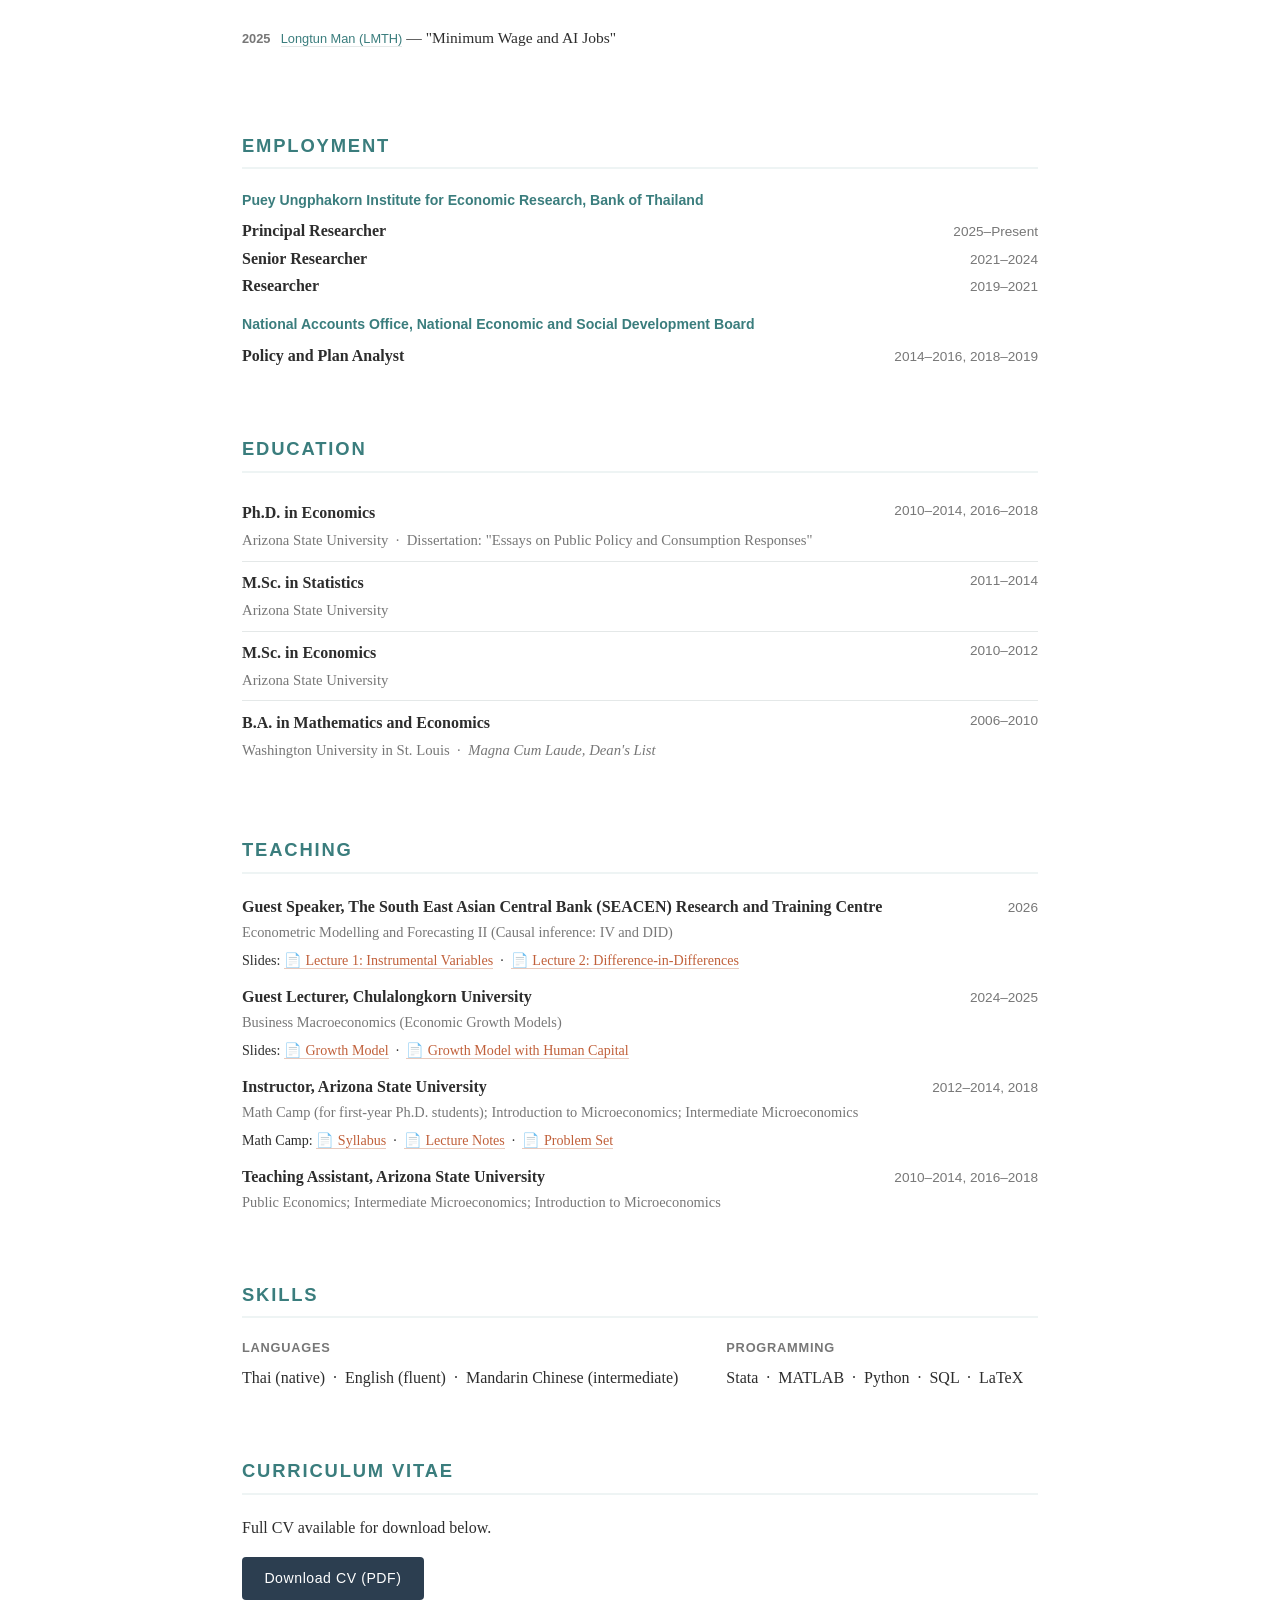
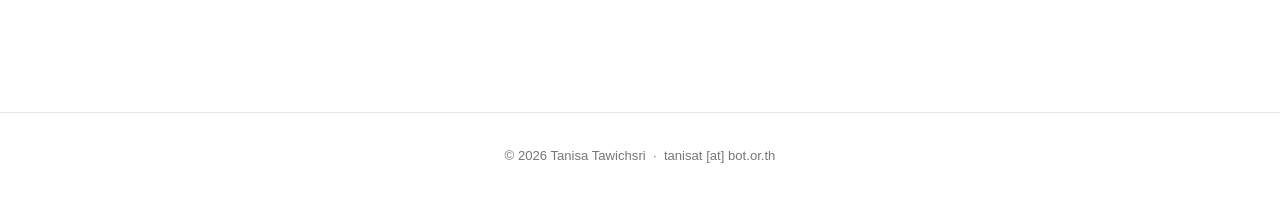
==== commit b72cf8a9: "Add Math Camp materials and note for first-year PhD students" ====
--- a/index.html
+++ b/index.html
@@ -253,7 +253,10 @@
       Slides: <a href="growth_model.pdf" target="_blank" class="slide-link">📄 Growth Model</a> &nbsp;·&nbsp; <a href="growth_model_endo.pdf" target="_blank" class="slide-link">📄 Growth Model with Human Capital</a>
     </p>
     <div class="job"><span class="job-title">Instructor, Arizona State University</span><span class="job-period">2012–2014, 2018</span></div>
-    <p style="color:var(--muted); font-size:0.9rem; margin-bottom:0.6rem;">Math Camp; Introduction to Microeconomics; Intermediate Microeconomics</p>
+    <p style="color:var(--muted); font-size:0.9rem; margin-bottom:0.3rem;">Math Camp (for first-year Ph.D. students); Introduction to Microeconomics; Intermediate Microeconomics</p>
+    <p style="font-size:0.88rem; margin-bottom:0.6rem;">
+      Math Camp: <a href="mathcamp_syllabus.pdf" target="_blank" class="slide-link">📄 Syllabus</a> &nbsp;·&nbsp; <a href="mathcamp_notes.pdf" target="_blank" class="slide-link">📄 Lecture Notes</a> &nbsp;·&nbsp; <a href="mathcamp_pset1.pdf" target="_blank" class="slide-link">📄 Problem Set</a>
+    </p>
     <div class="job"><span class="job-title">Teaching Assistant, Arizona State University</span><span class="job-period">2010–2014, 2016–2018</span></div>
     <p style="color:var(--muted); font-size:0.9rem;">Public Economics; Intermediate Microeconomics; Introduction to Microeconomics</p>
   </section>
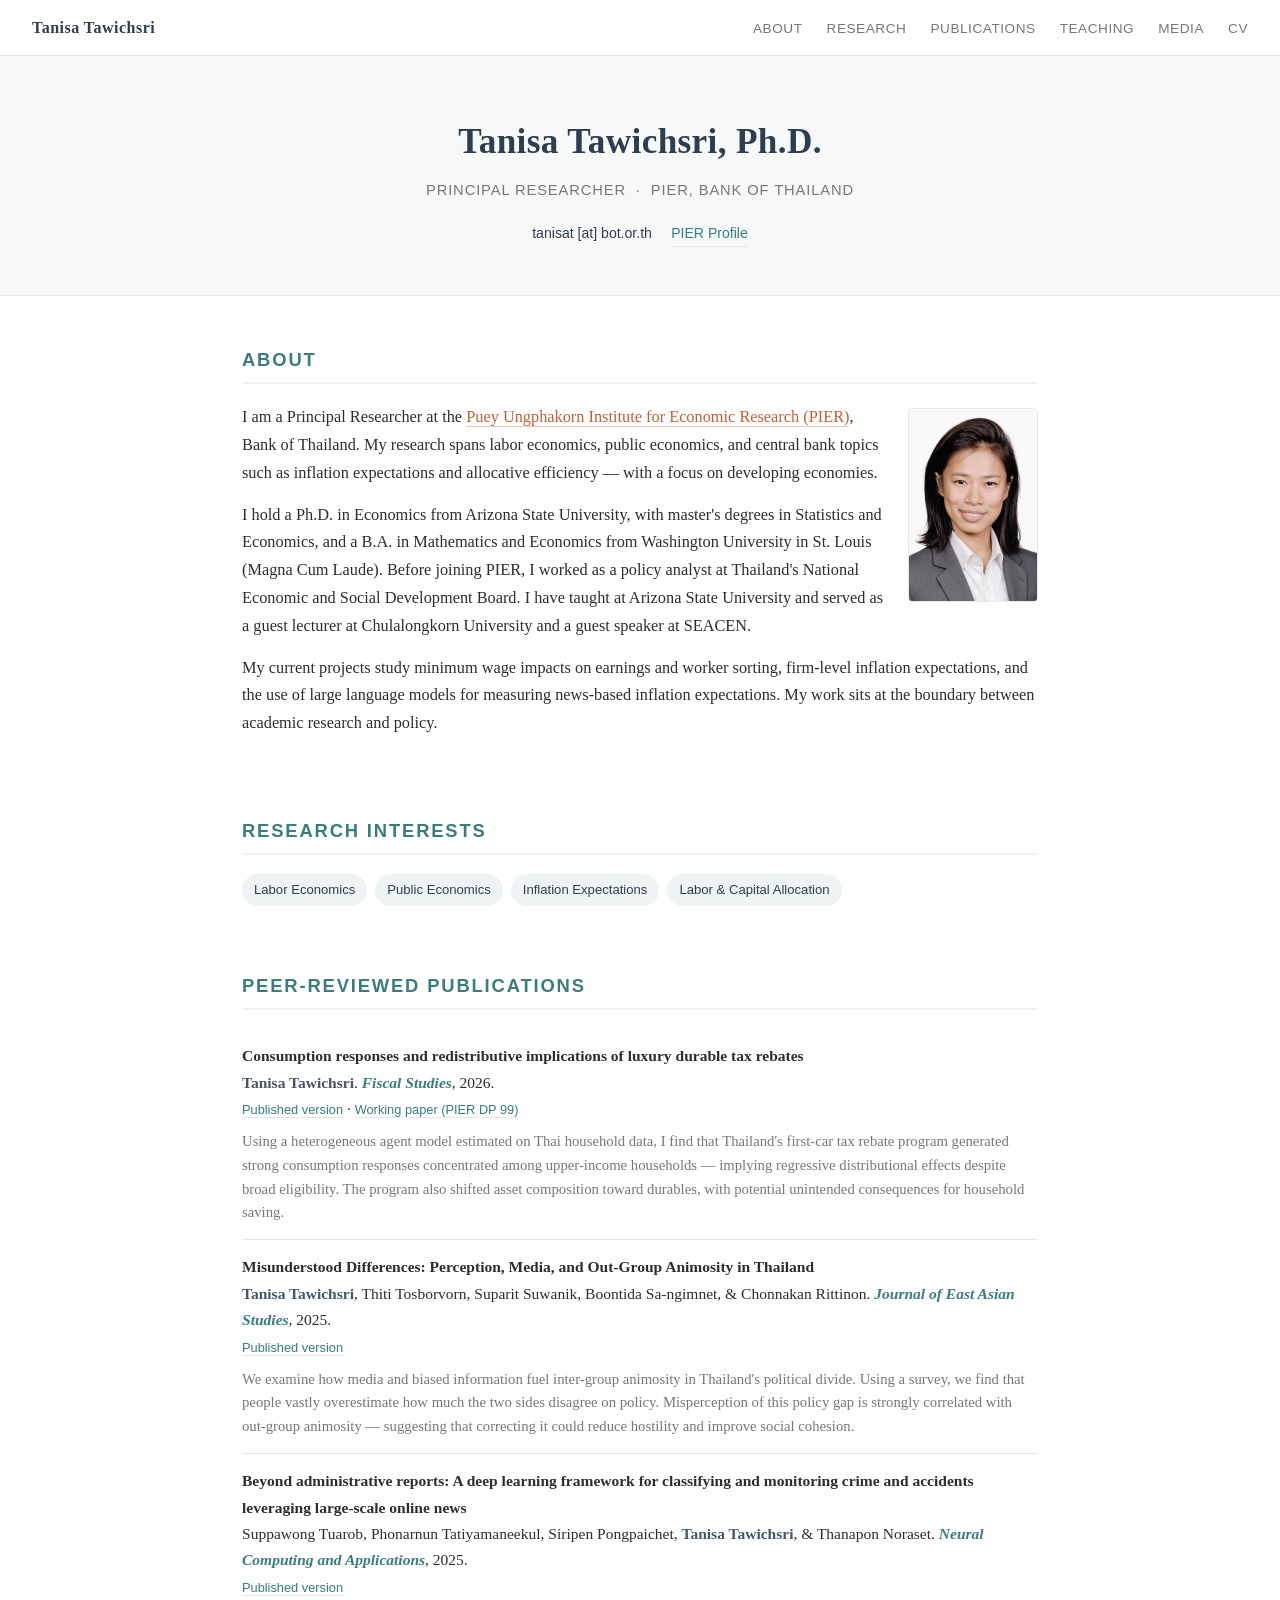
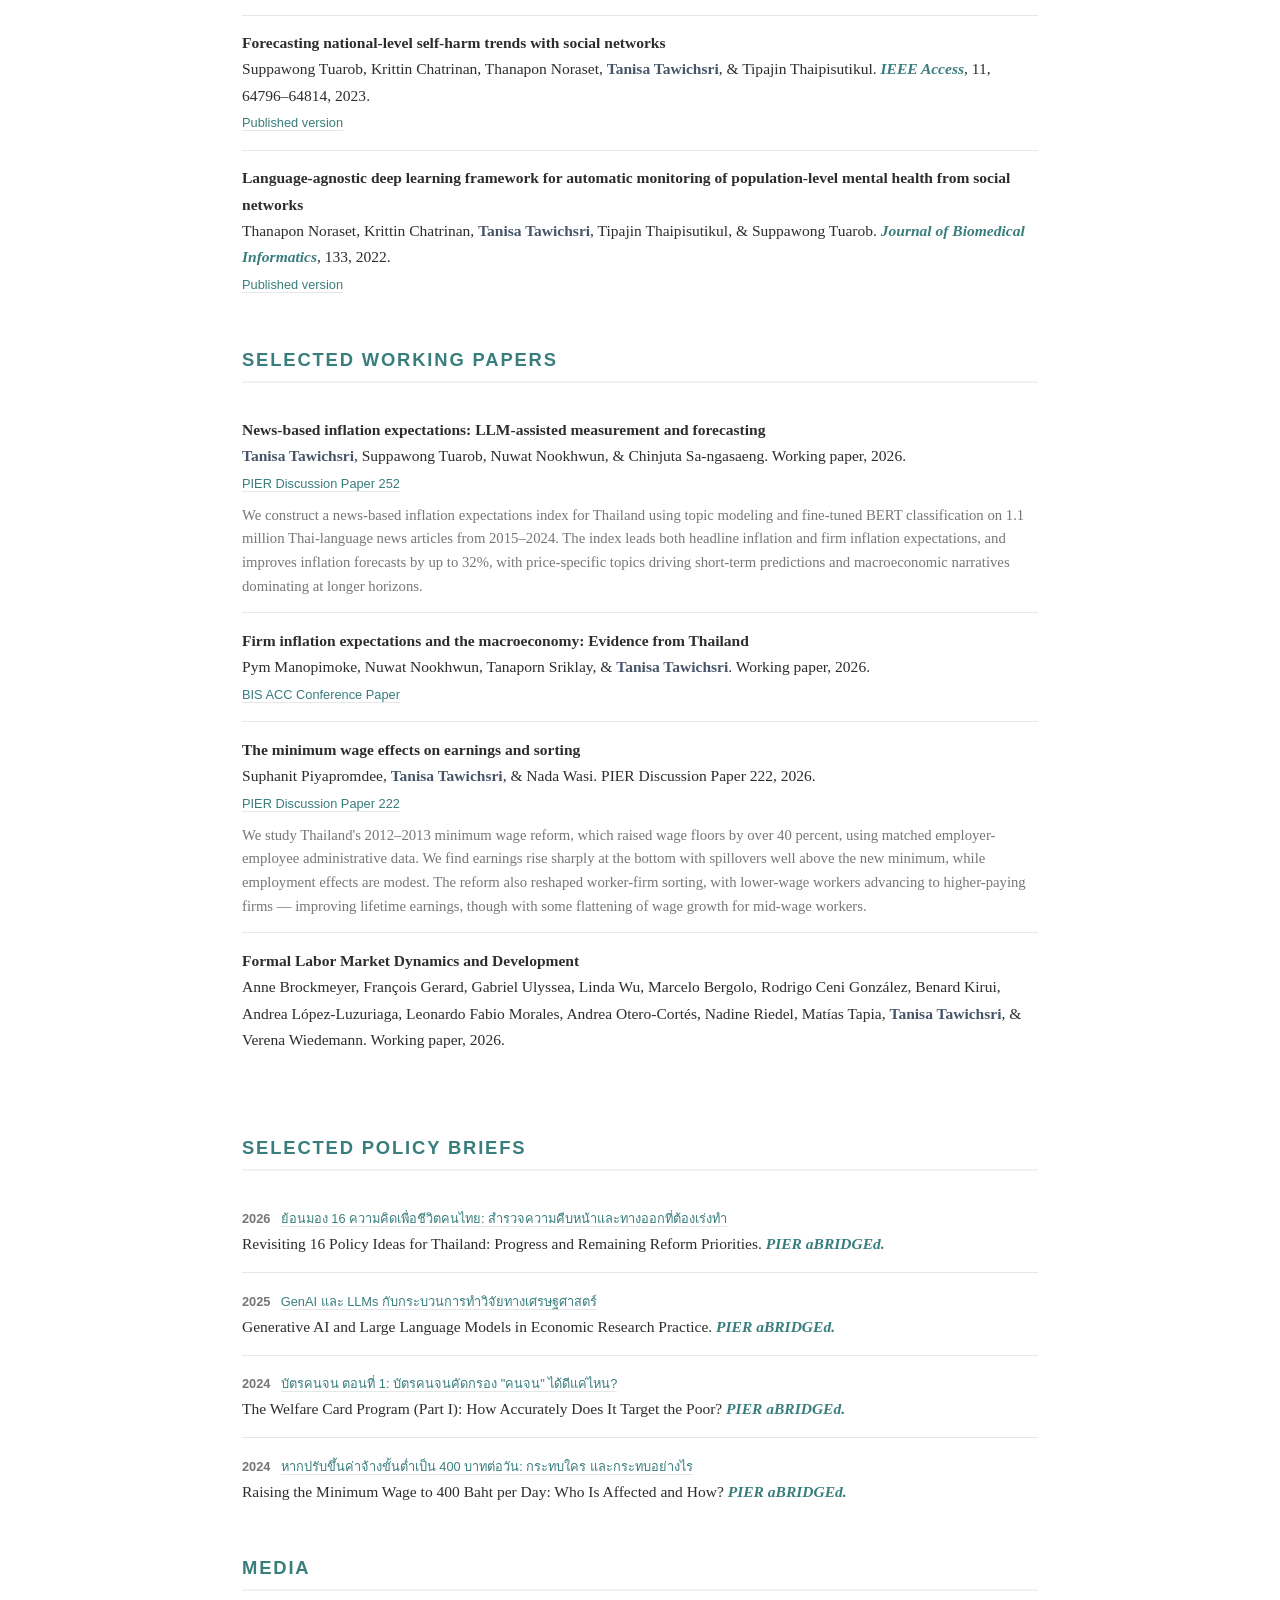
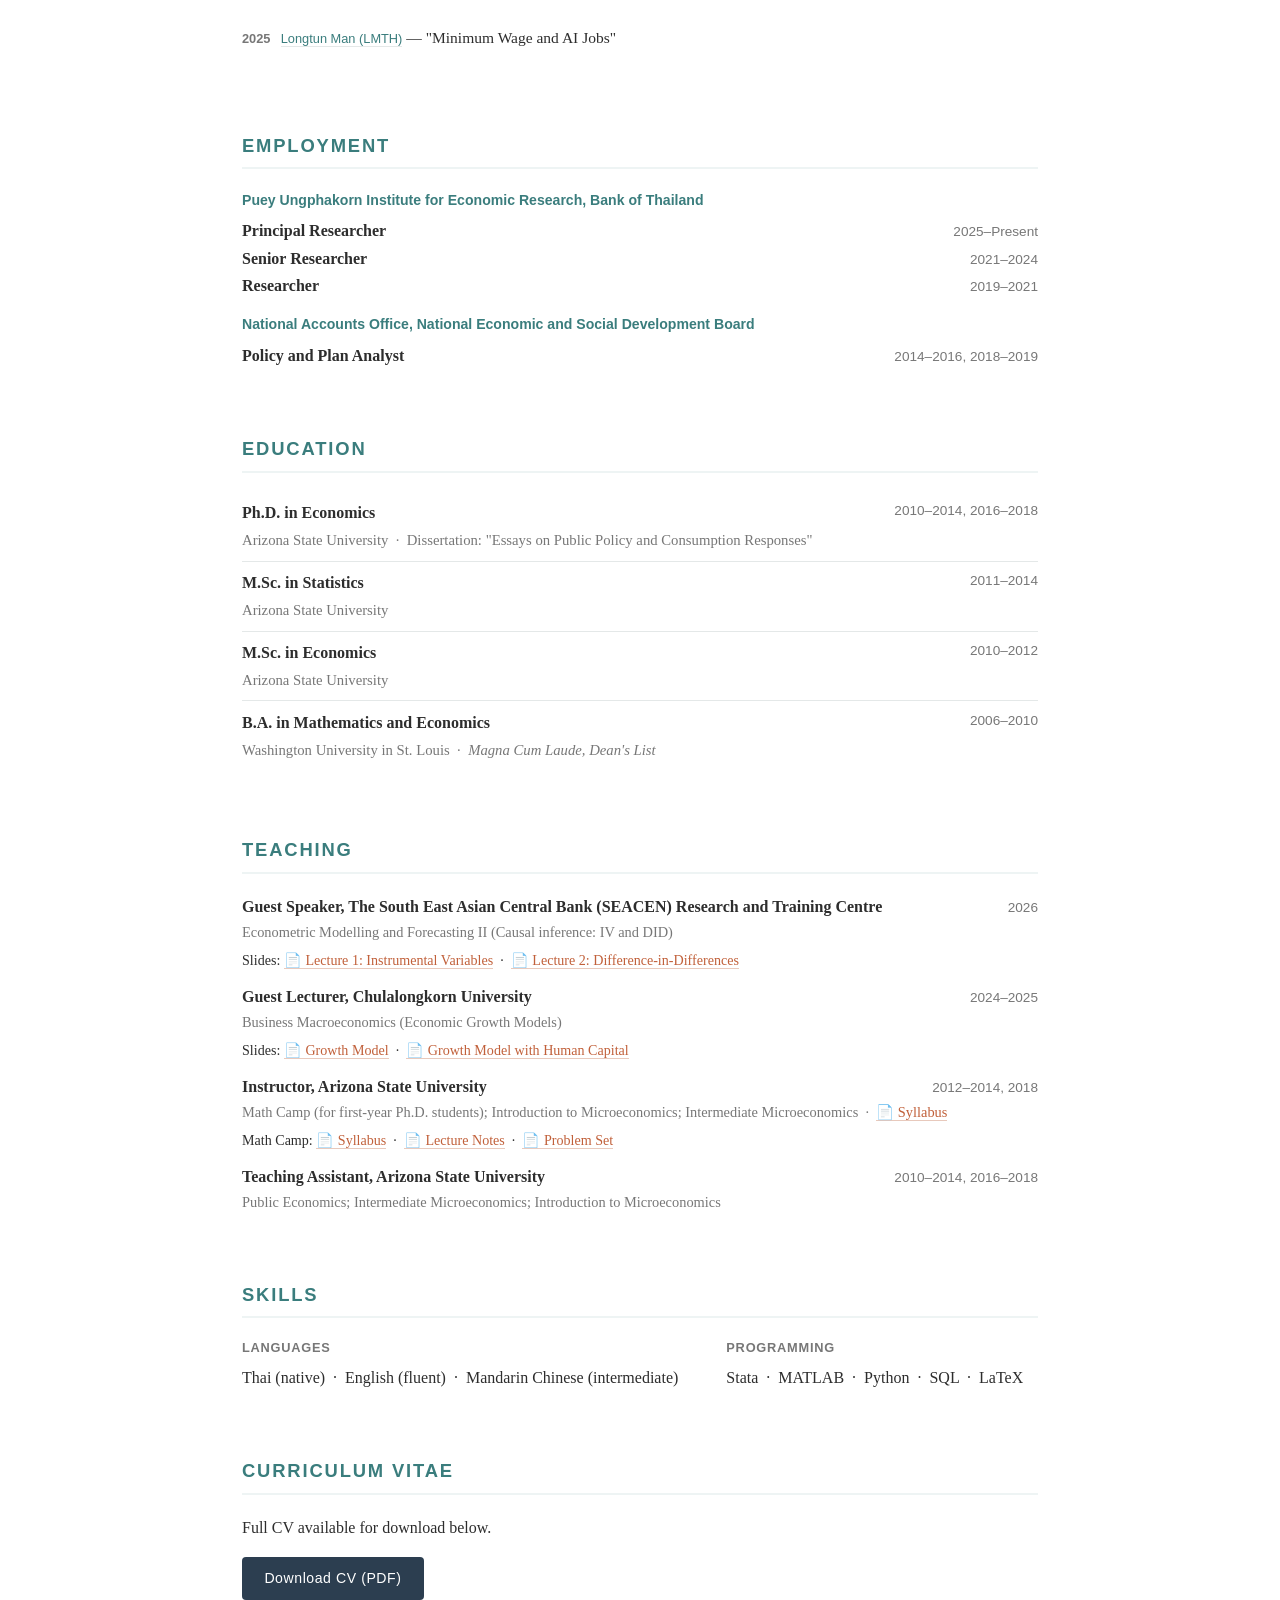
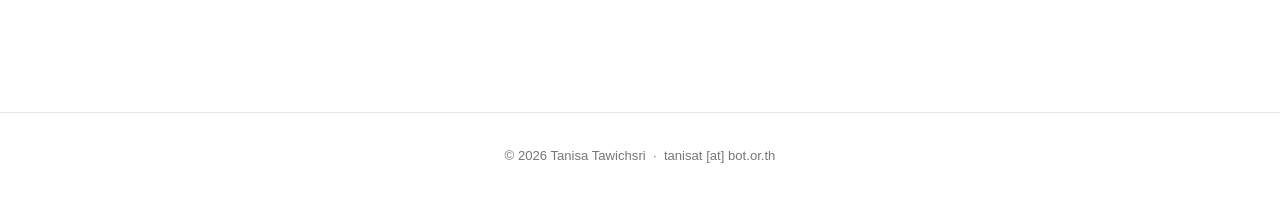
==== commit 0e84a8d0: "Add Intermediate Micro syllabus to teaching section" ====
--- a/index.html
+++ b/index.html
@@ -253,7 +253,7 @@
       Slides: <a href="growth_model.pdf" target="_blank" class="slide-link">📄 Growth Model</a> &nbsp;·&nbsp; <a href="growth_model_endo.pdf" target="_blank" class="slide-link">📄 Growth Model with Human Capital</a>
     </p>
     <div class="job"><span class="job-title">Instructor, Arizona State University</span><span class="job-period">2012–2014, 2018</span></div>
-    <p style="color:var(--muted); font-size:0.9rem; margin-bottom:0.3rem;">Math Camp (for first-year Ph.D. students); Introduction to Microeconomics; Intermediate Microeconomics</p>
+    <p style="color:var(--muted); font-size:0.9rem; margin-bottom:0.3rem;">Math Camp (for first-year Ph.D. students); Introduction to Microeconomics; Intermediate Microeconomics &nbsp;·&nbsp; <a href="intromicro_syllabus.pdf" target="_blank" class="slide-link">📄 Syllabus</a></p>
     <p style="font-size:0.88rem; margin-bottom:0.6rem;">
       Math Camp: <a href="mathcamp_syllabus.pdf" target="_blank" class="slide-link">📄 Syllabus</a> &nbsp;·&nbsp; <a href="mathcamp_notes.pdf" target="_blank" class="slide-link">📄 Lecture Notes</a> &nbsp;·&nbsp; <a href="mathcamp_pset1.pdf" target="_blank" class="slide-link">📄 Problem Set</a>
     </p>
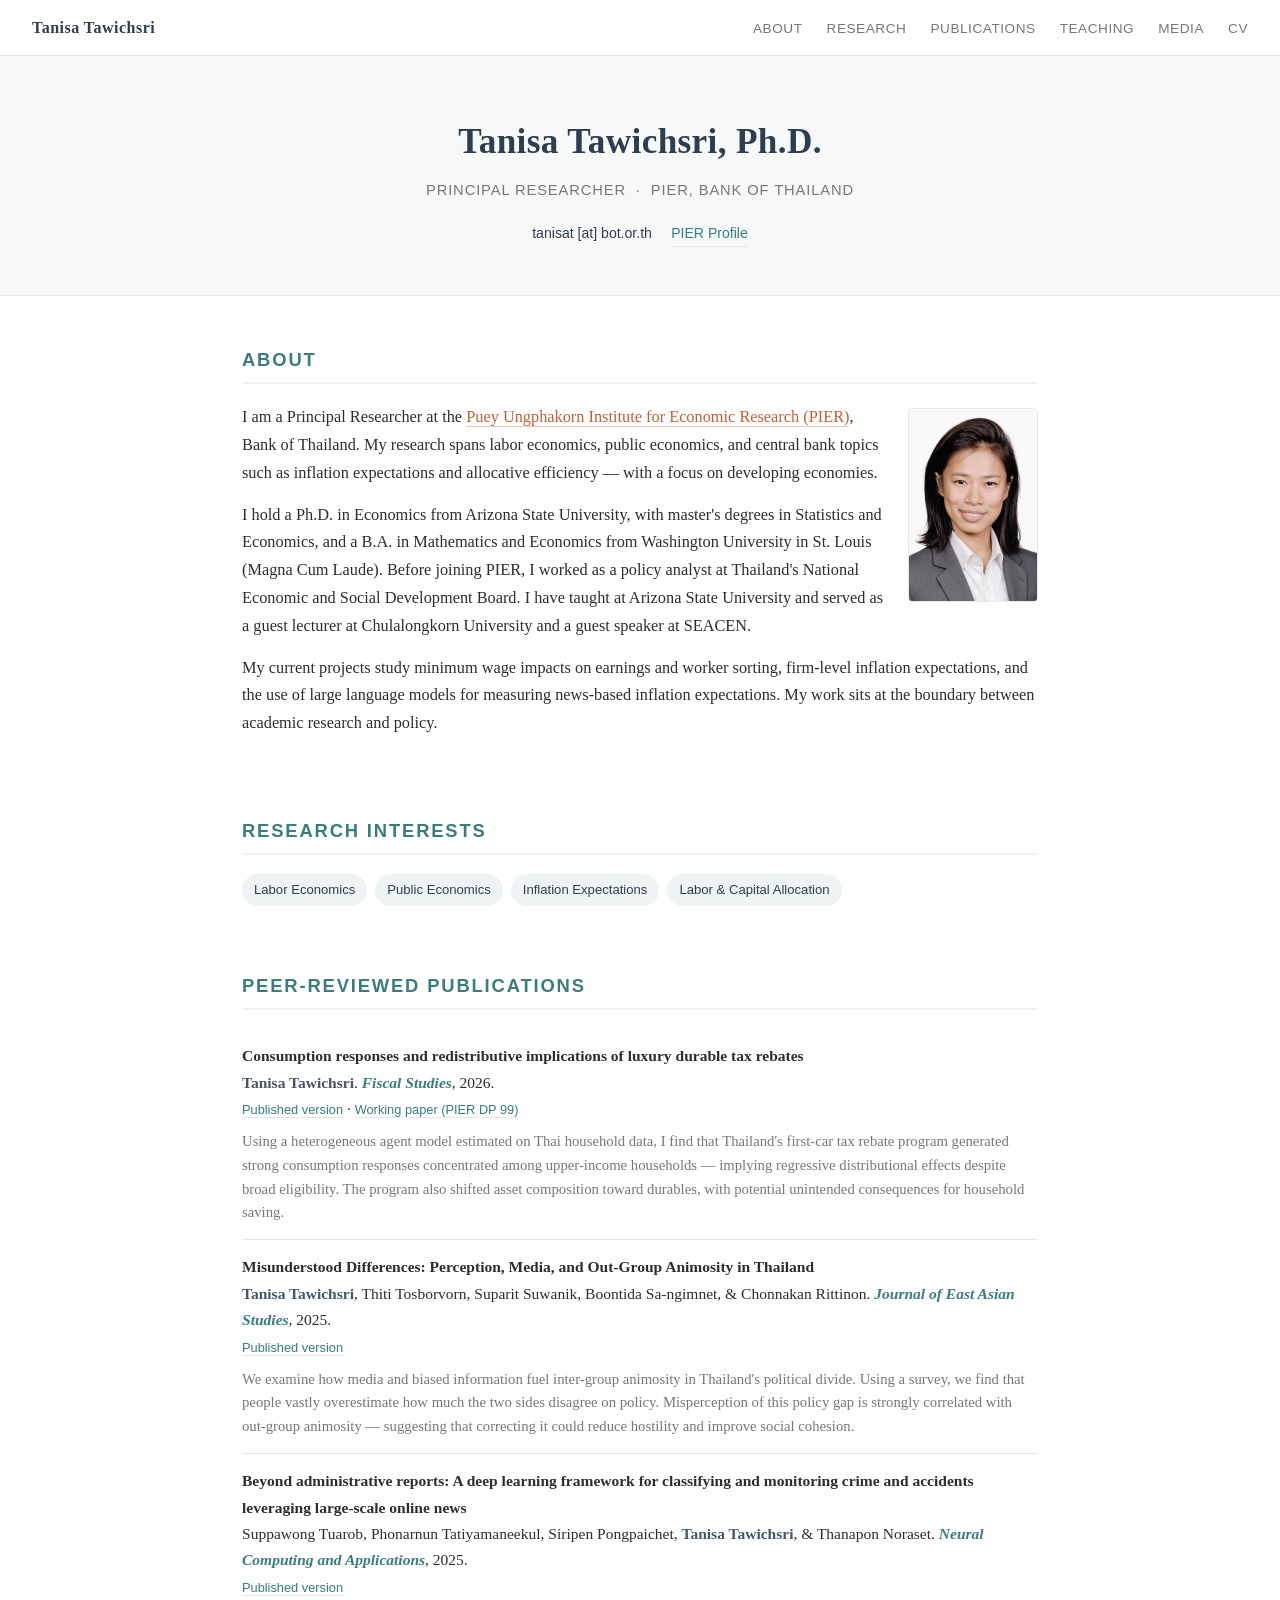
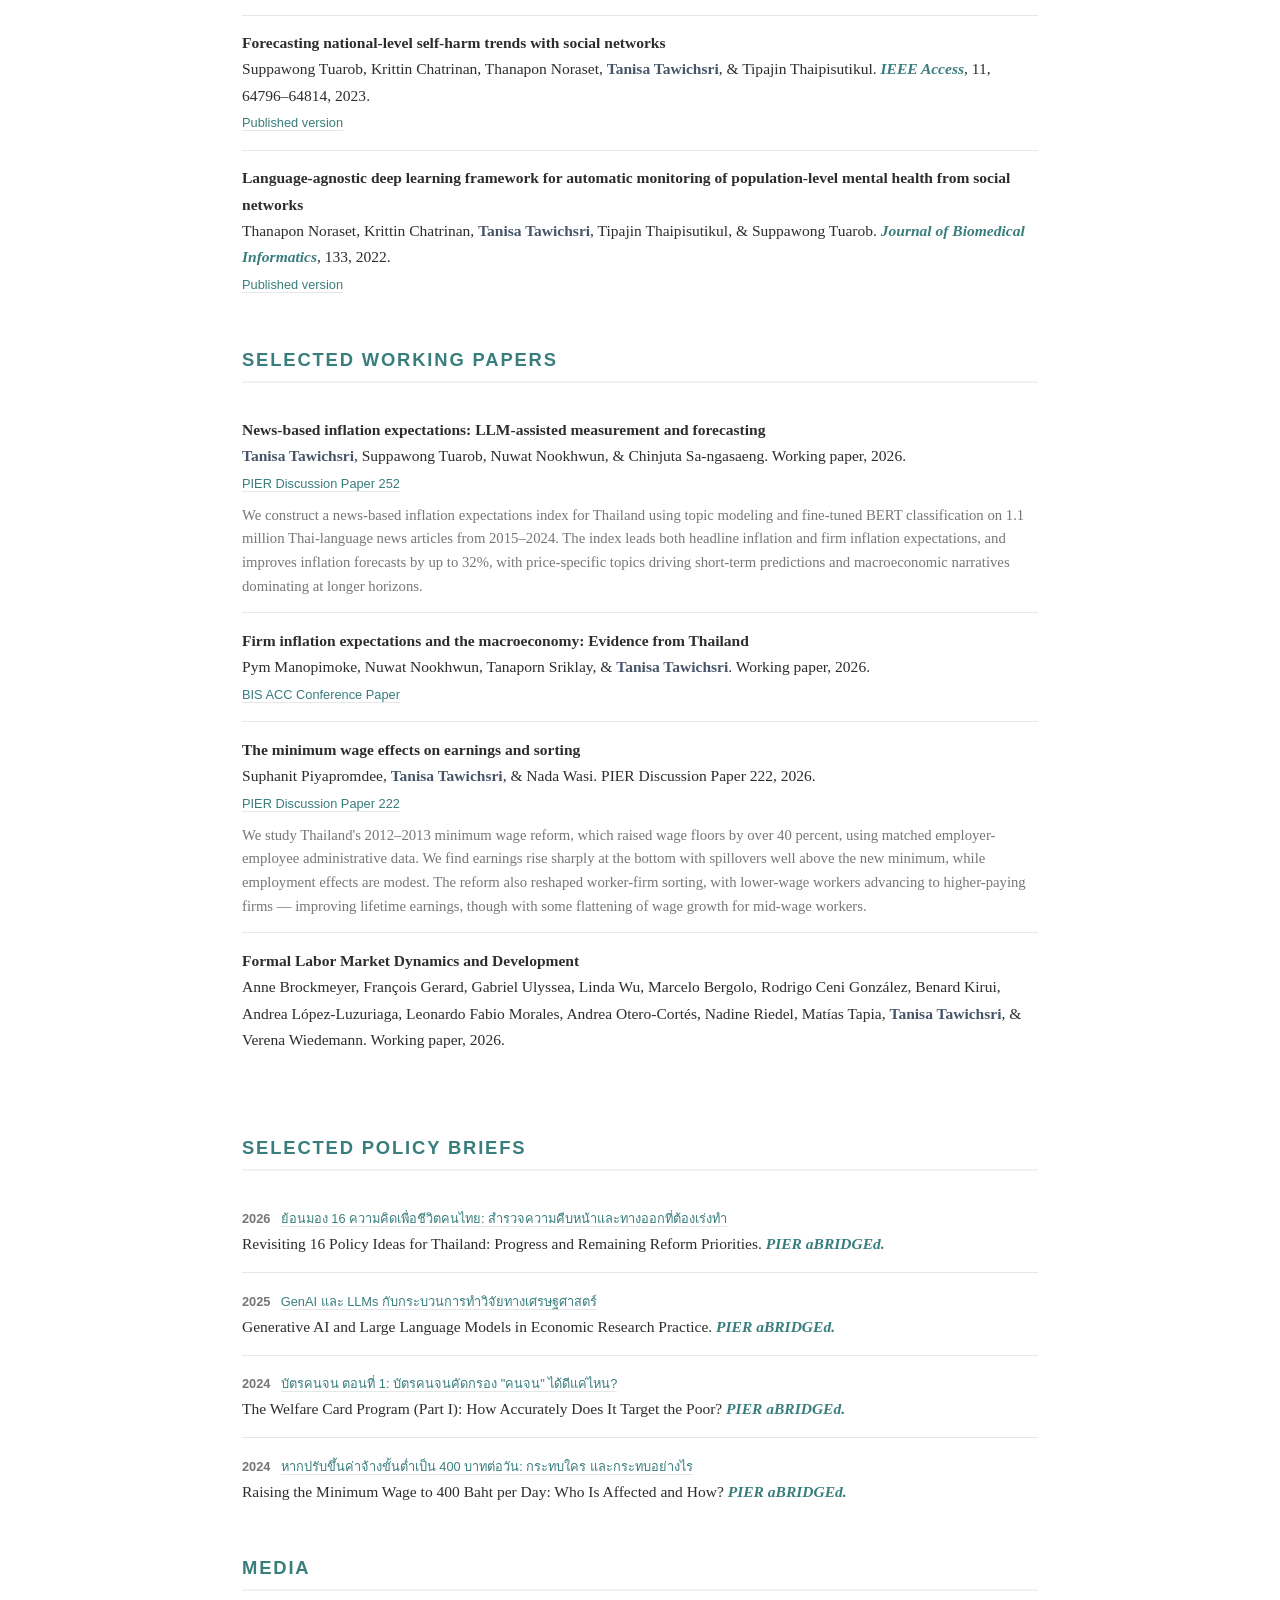
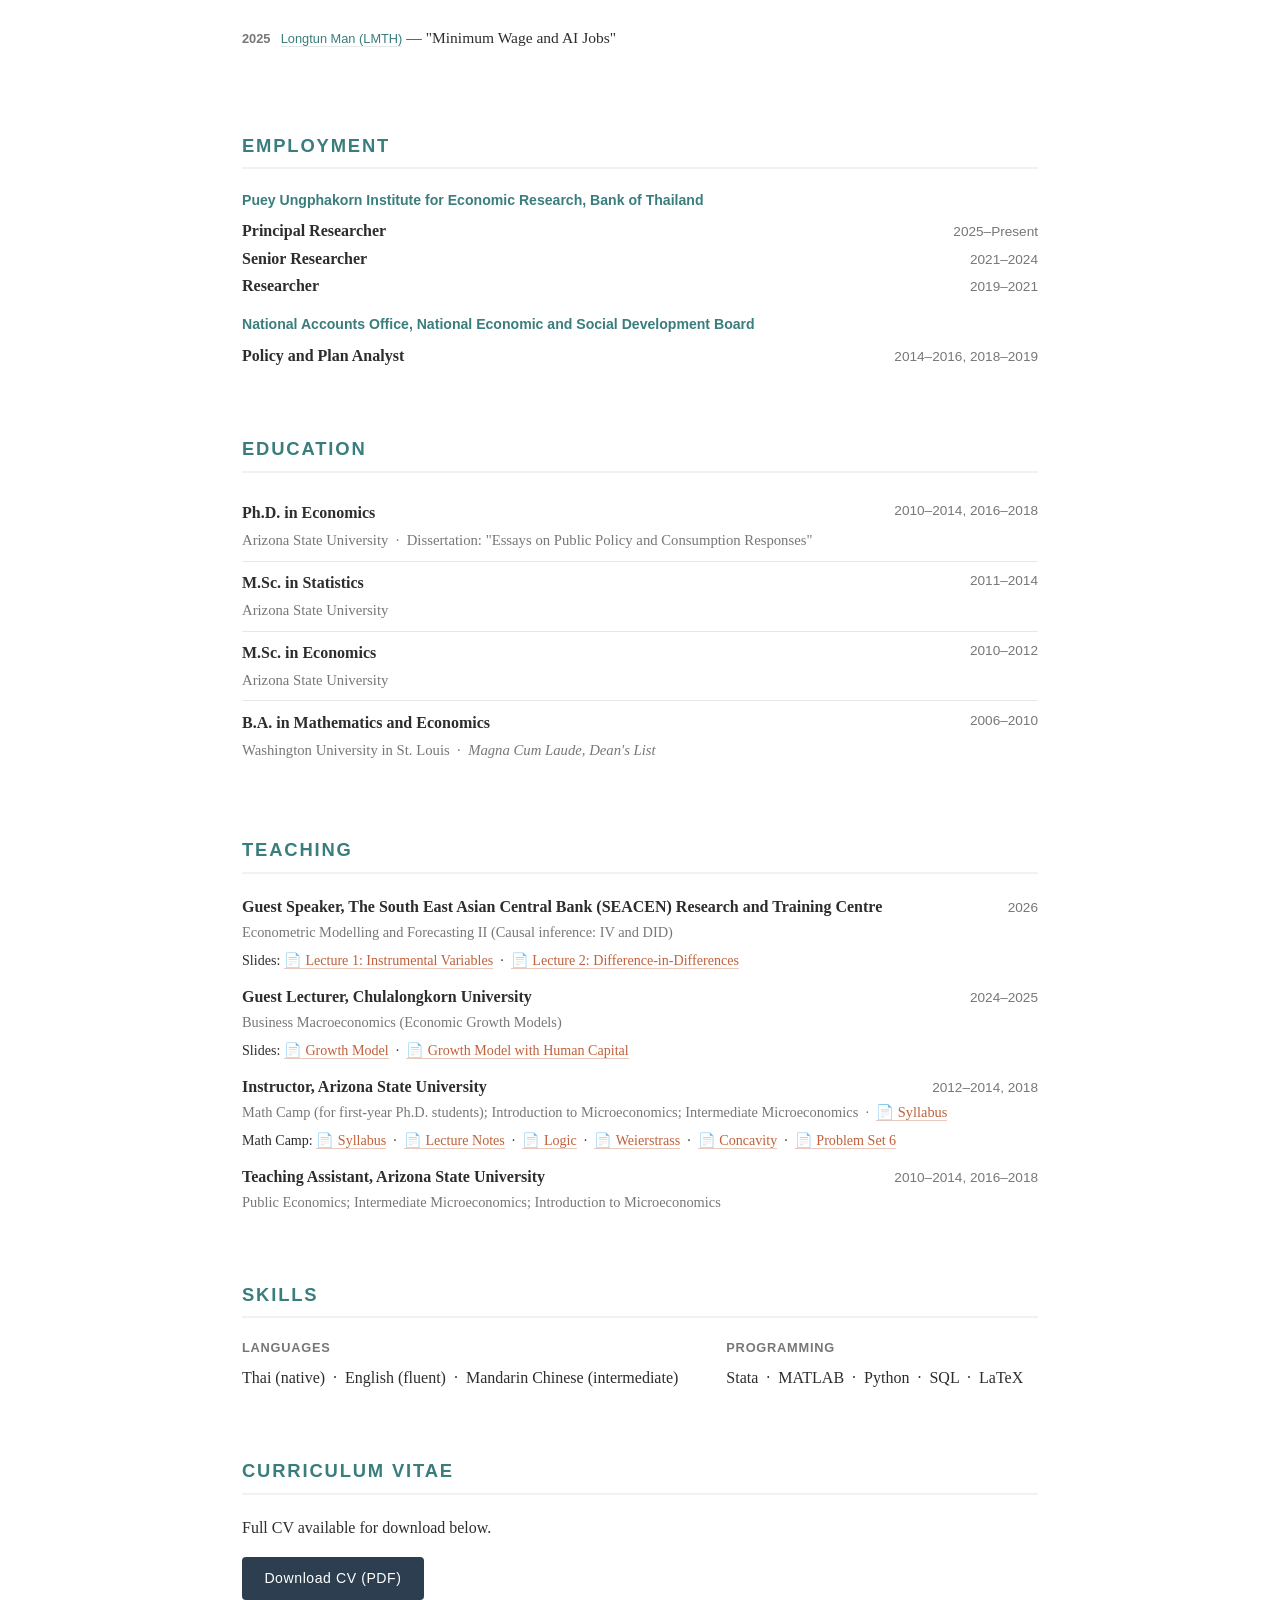
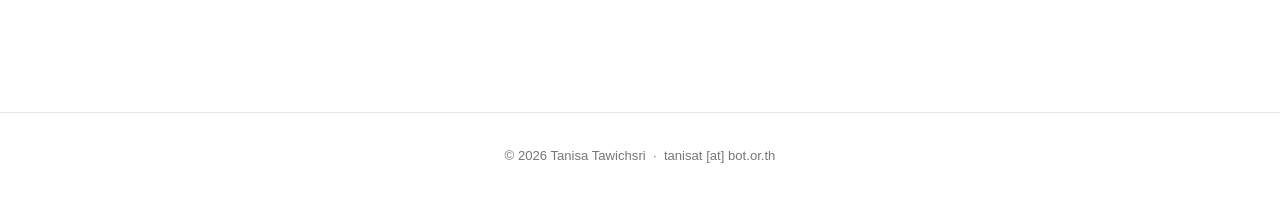
==== commit 7532686f: "Add remaining Math Camp problem sets" ====
--- a/index.html
+++ b/index.html
@@ -255,7 +255,7 @@
     <div class="job"><span class="job-title">Instructor, Arizona State University</span><span class="job-period">2012–2014, 2018</span></div>
     <p style="color:var(--muted); font-size:0.9rem; margin-bottom:0.3rem;">Math Camp (for first-year Ph.D. students); Introduction to Microeconomics; Intermediate Microeconomics &nbsp;·&nbsp; <a href="intromicro_syllabus.pdf" target="_blank" class="slide-link">📄 Syllabus</a></p>
     <p style="font-size:0.88rem; margin-bottom:0.6rem;">
-      Math Camp: <a href="mathcamp_syllabus.pdf" target="_blank" class="slide-link">📄 Syllabus</a> &nbsp;·&nbsp; <a href="mathcamp_notes.pdf" target="_blank" class="slide-link">📄 Lecture Notes</a> &nbsp;·&nbsp; <a href="mathcamp_pset1.pdf" target="_blank" class="slide-link">📄 Problem Set</a>
+      Math Camp: <a href="mathcamp_syllabus.pdf" target="_blank" class="slide-link">📄 Syllabus</a> &nbsp;·&nbsp; <a href="mathcamp_notes.pdf" target="_blank" class="slide-link">📄 Lecture Notes</a> &nbsp;·&nbsp; <a href="mathcamp_pset1.pdf" target="_blank" class="slide-link">📄 Logic</a> &nbsp;·&nbsp; <a href="mathcamp_pset2_weierstrass.pdf" target="_blank" class="slide-link">📄 Weierstrass</a> &nbsp;·&nbsp; <a href="mathcamp_pset3_concavity.pdf" target="_blank" class="slide-link">📄 Concavity</a> &nbsp;·&nbsp; <a href="mathcamp_pset6.pdf" target="_blank" class="slide-link">📄 Problem Set 6</a>
     </p>
     <div class="job"><span class="job-title">Teaching Assistant, Arizona State University</span><span class="job-period">2010–2014, 2016–2018</span></div>
     <p style="color:var(--muted); font-size:0.9rem;">Public Economics; Intermediate Microeconomics; Introduction to Microeconomics</p>
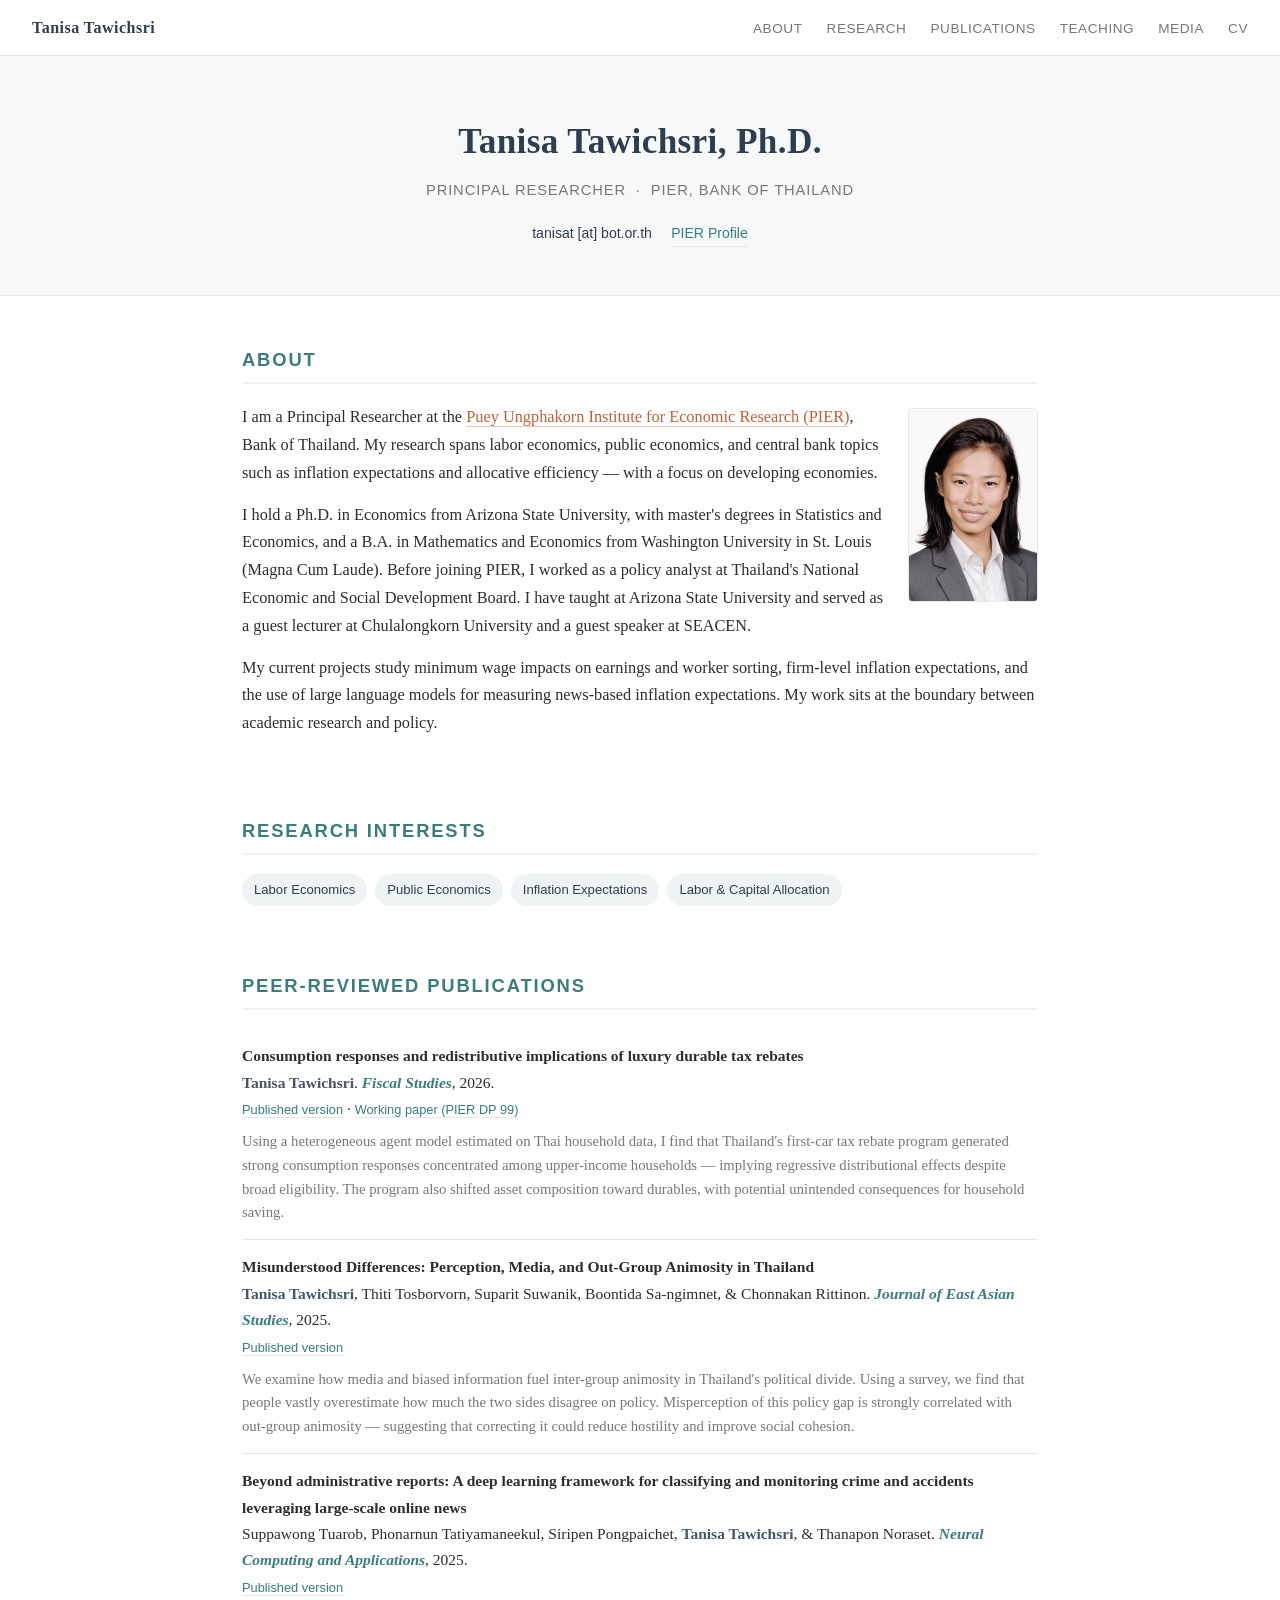
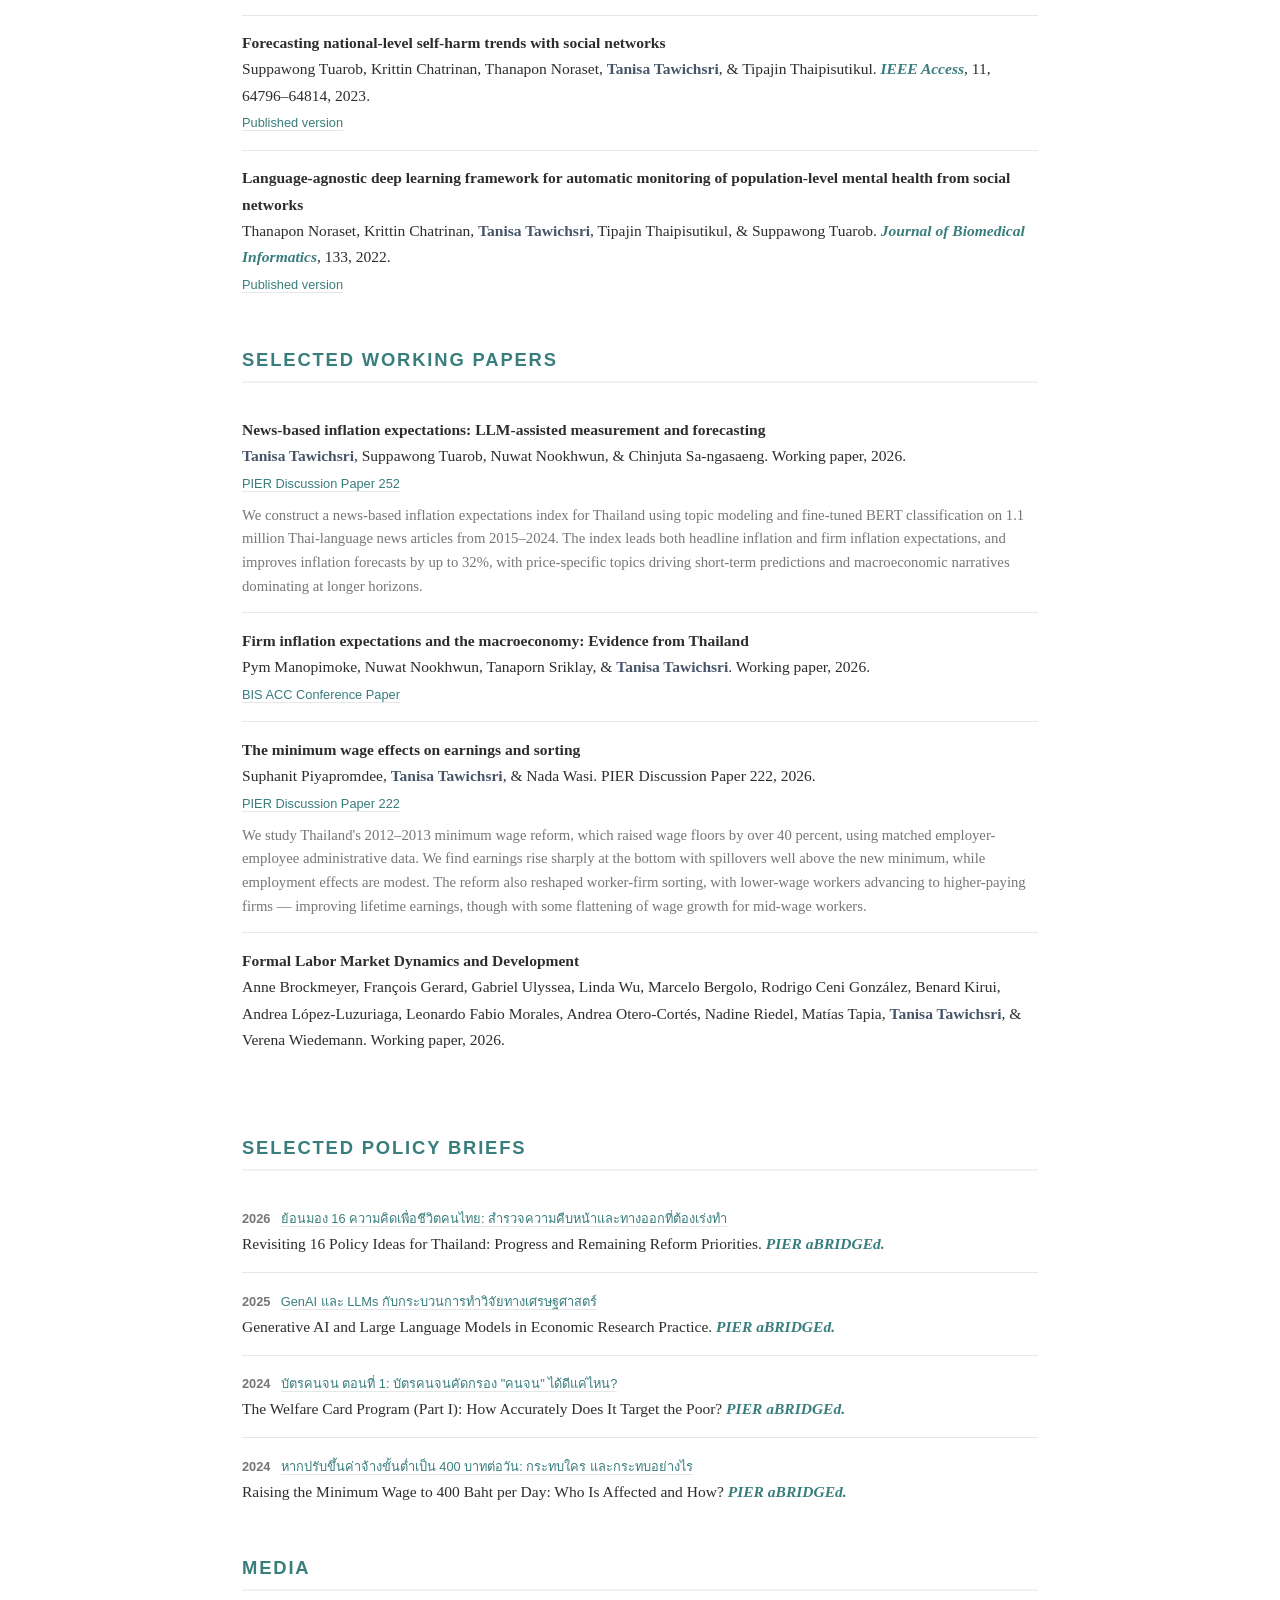
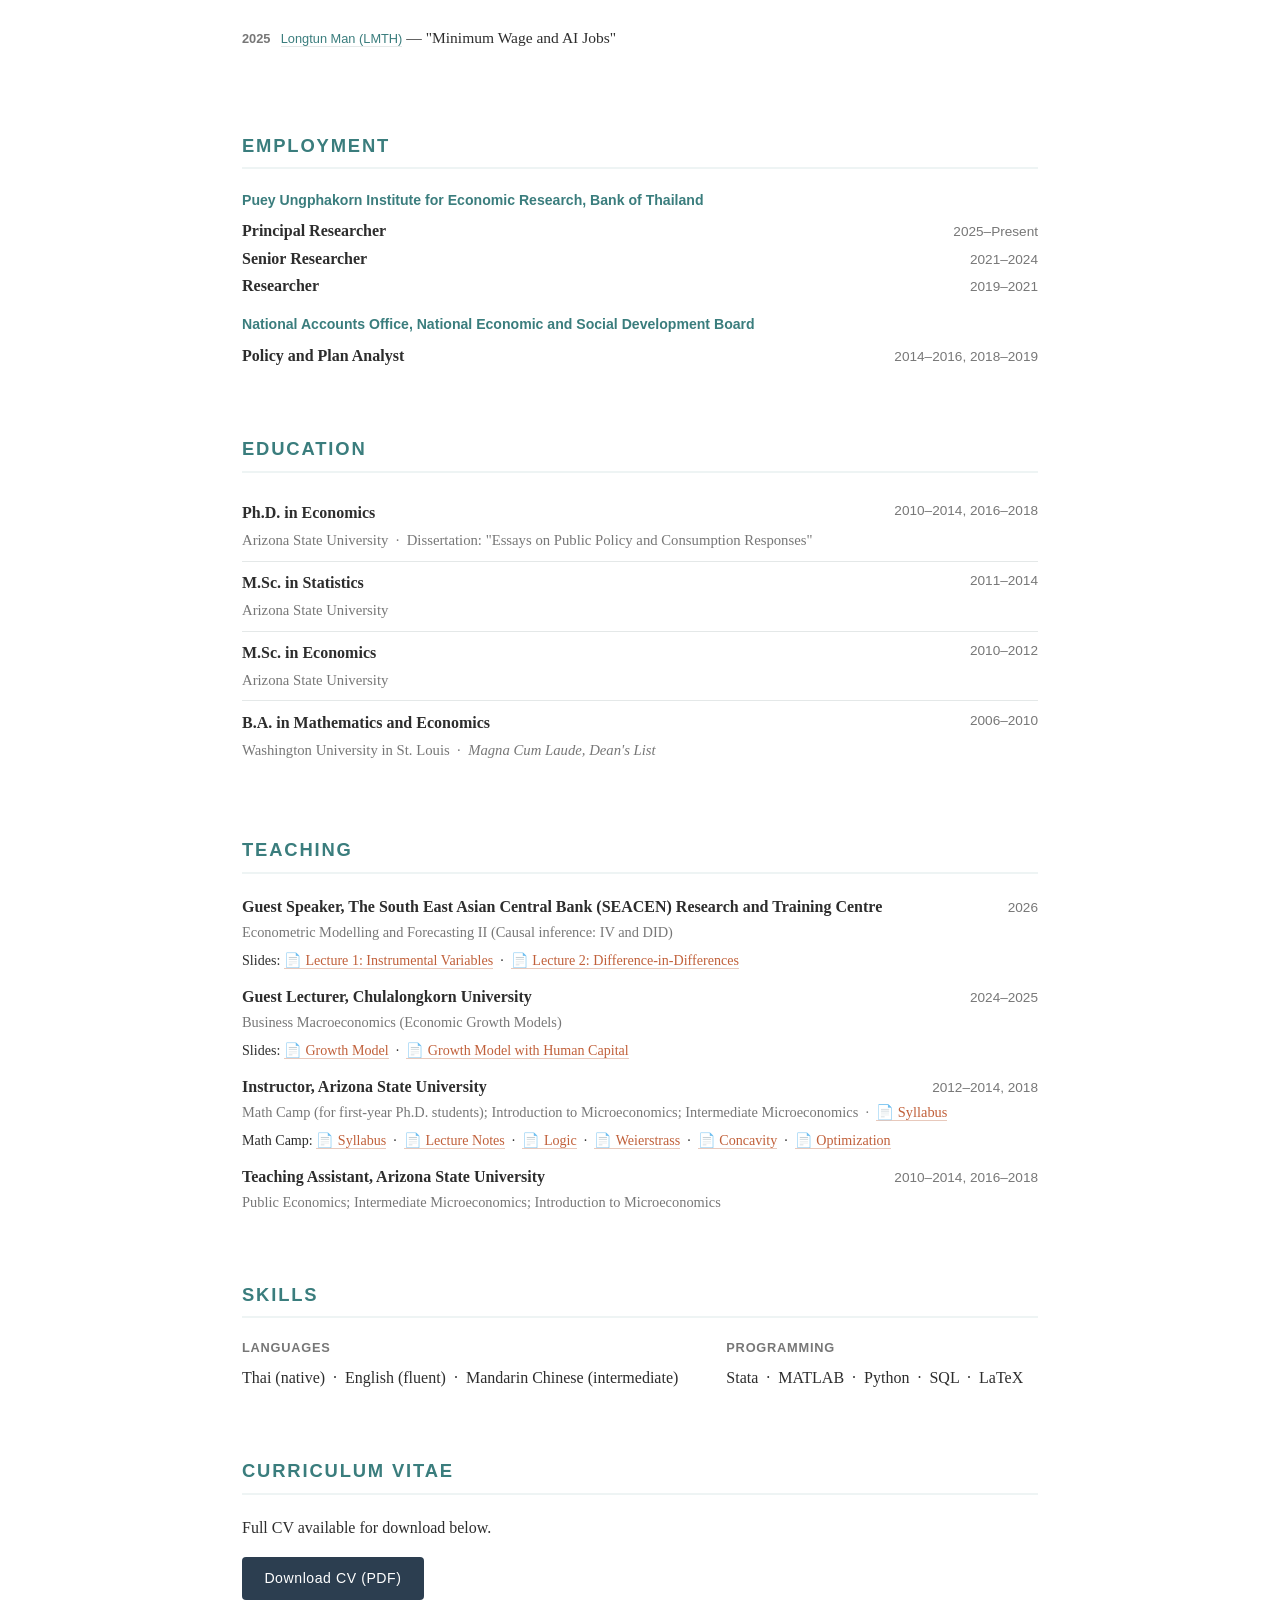
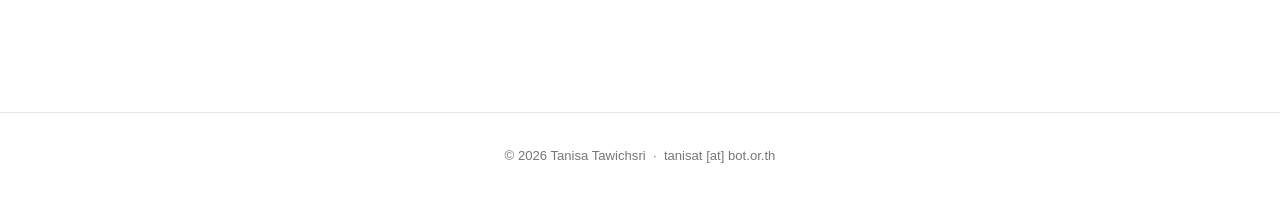
==== commit 6de8ac4e: "Label problem set 6 as Optimization" ====
--- a/index.html
+++ b/index.html
@@ -255,7 +255,7 @@
     <div class="job"><span class="job-title">Instructor, Arizona State University</span><span class="job-period">2012–2014, 2018</span></div>
     <p style="color:var(--muted); font-size:0.9rem; margin-bottom:0.3rem;">Math Camp (for first-year Ph.D. students); Introduction to Microeconomics; Intermediate Microeconomics &nbsp;·&nbsp; <a href="intromicro_syllabus.pdf" target="_blank" class="slide-link">📄 Syllabus</a></p>
     <p style="font-size:0.88rem; margin-bottom:0.6rem;">
-      Math Camp: <a href="mathcamp_syllabus.pdf" target="_blank" class="slide-link">📄 Syllabus</a> &nbsp;·&nbsp; <a href="mathcamp_notes.pdf" target="_blank" class="slide-link">📄 Lecture Notes</a> &nbsp;·&nbsp; <a href="mathcamp_pset1.pdf" target="_blank" class="slide-link">📄 Logic</a> &nbsp;·&nbsp; <a href="mathcamp_pset2_weierstrass.pdf" target="_blank" class="slide-link">📄 Weierstrass</a> &nbsp;·&nbsp; <a href="mathcamp_pset3_concavity.pdf" target="_blank" class="slide-link">📄 Concavity</a> &nbsp;·&nbsp; <a href="mathcamp_pset6.pdf" target="_blank" class="slide-link">📄 Problem Set 6</a>
+      Math Camp: <a href="mathcamp_syllabus.pdf" target="_blank" class="slide-link">📄 Syllabus</a> &nbsp;·&nbsp; <a href="mathcamp_notes.pdf" target="_blank" class="slide-link">📄 Lecture Notes</a> &nbsp;·&nbsp; <a href="mathcamp_pset1.pdf" target="_blank" class="slide-link">📄 Logic</a> &nbsp;·&nbsp; <a href="mathcamp_pset2_weierstrass.pdf" target="_blank" class="slide-link">📄 Weierstrass</a> &nbsp;·&nbsp; <a href="mathcamp_pset3_concavity.pdf" target="_blank" class="slide-link">📄 Concavity</a> &nbsp;·&nbsp; <a href="mathcamp_pset6.pdf" target="_blank" class="slide-link">📄 Optimization</a>
     </p>
     <div class="job"><span class="job-title">Teaching Assistant, Arizona State University</span><span class="job-period">2010–2014, 2016–2018</span></div>
     <p style="color:var(--muted); font-size:0.9rem;">Public Economics; Intermediate Microeconomics; Introduction to Microeconomics</p>
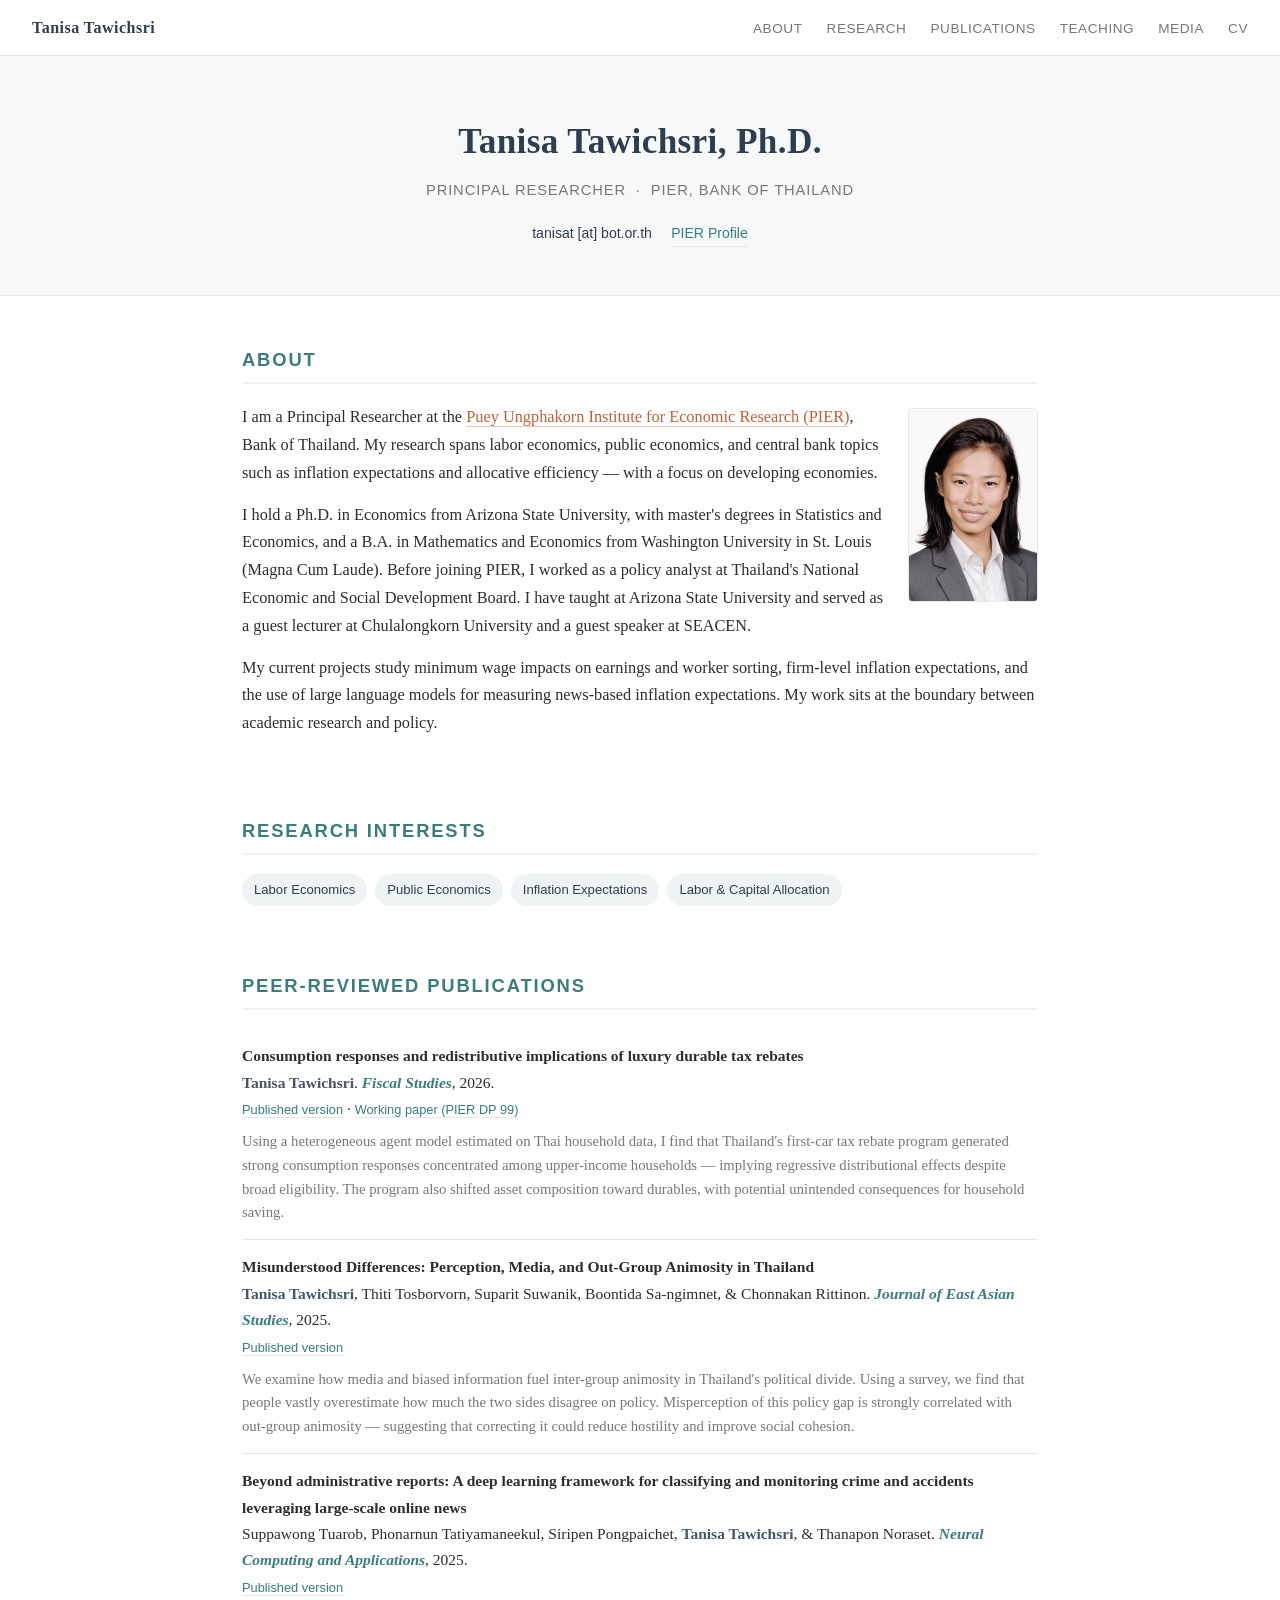
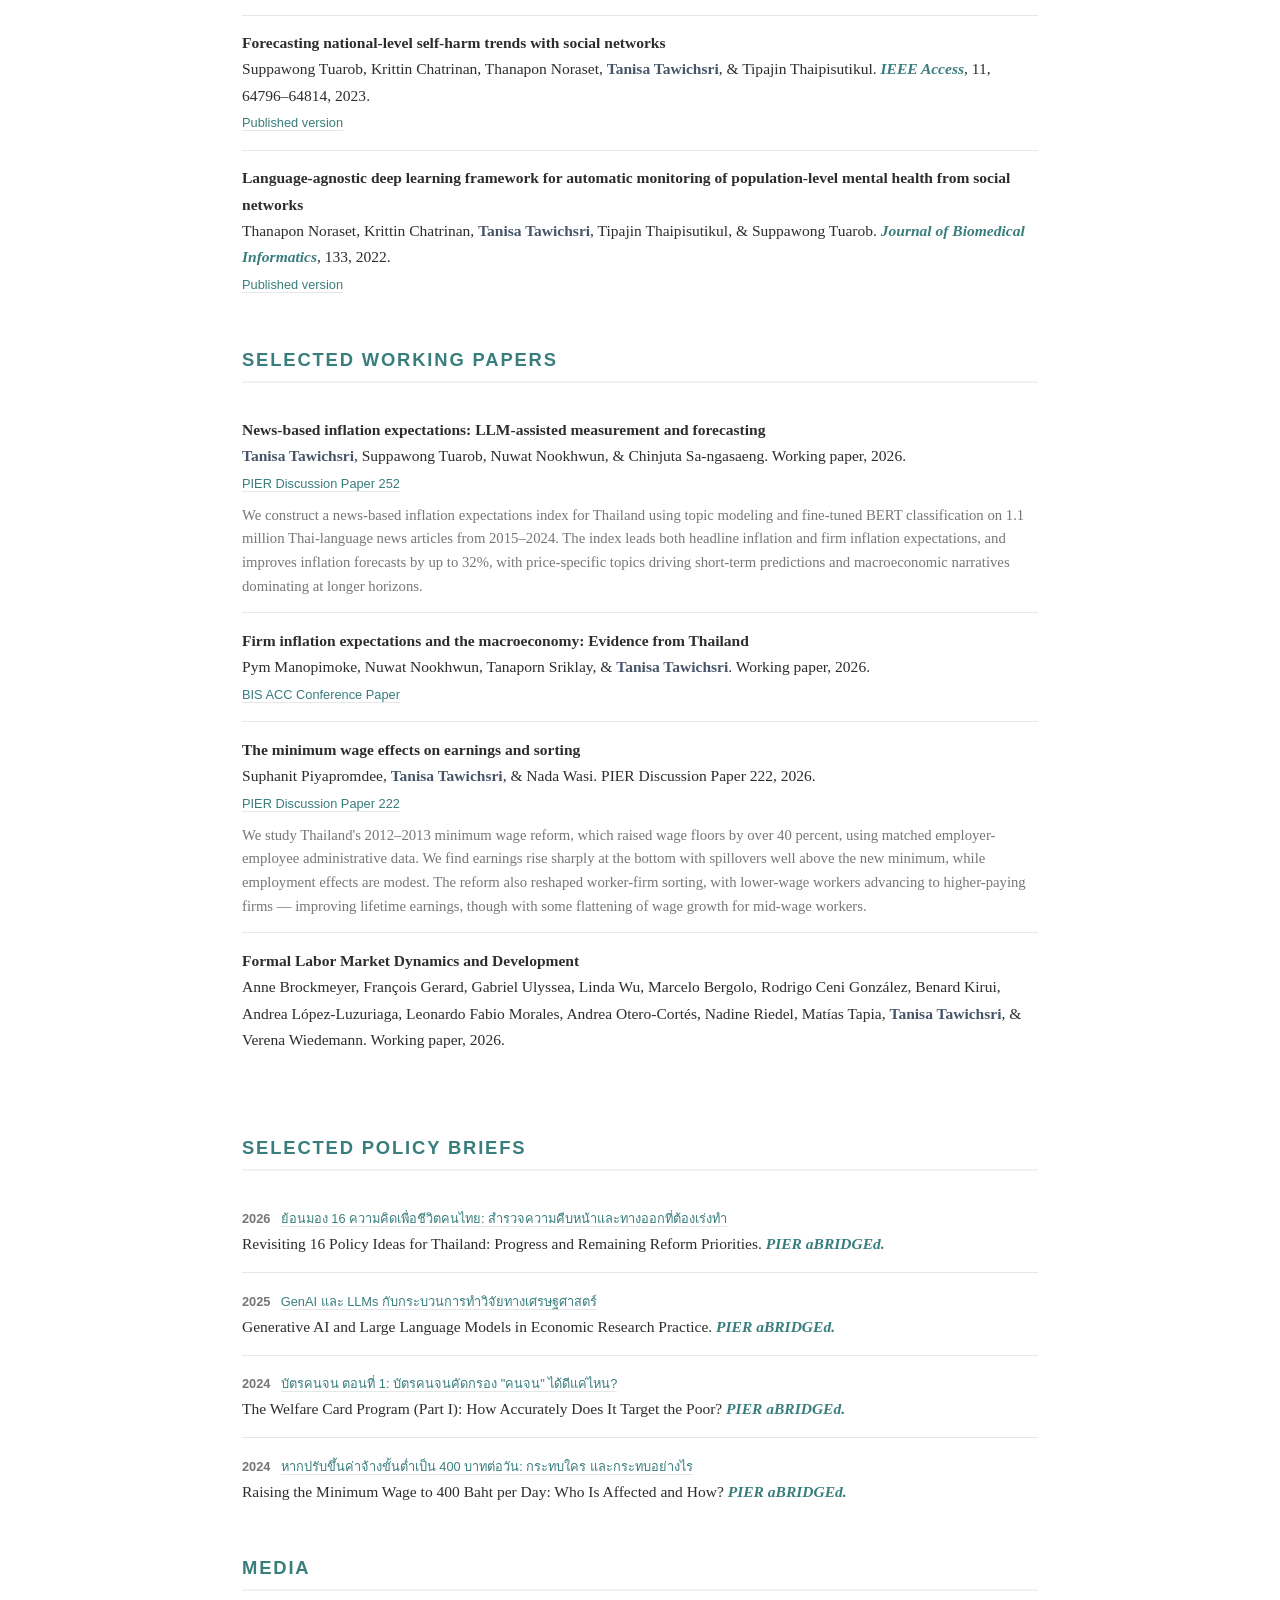
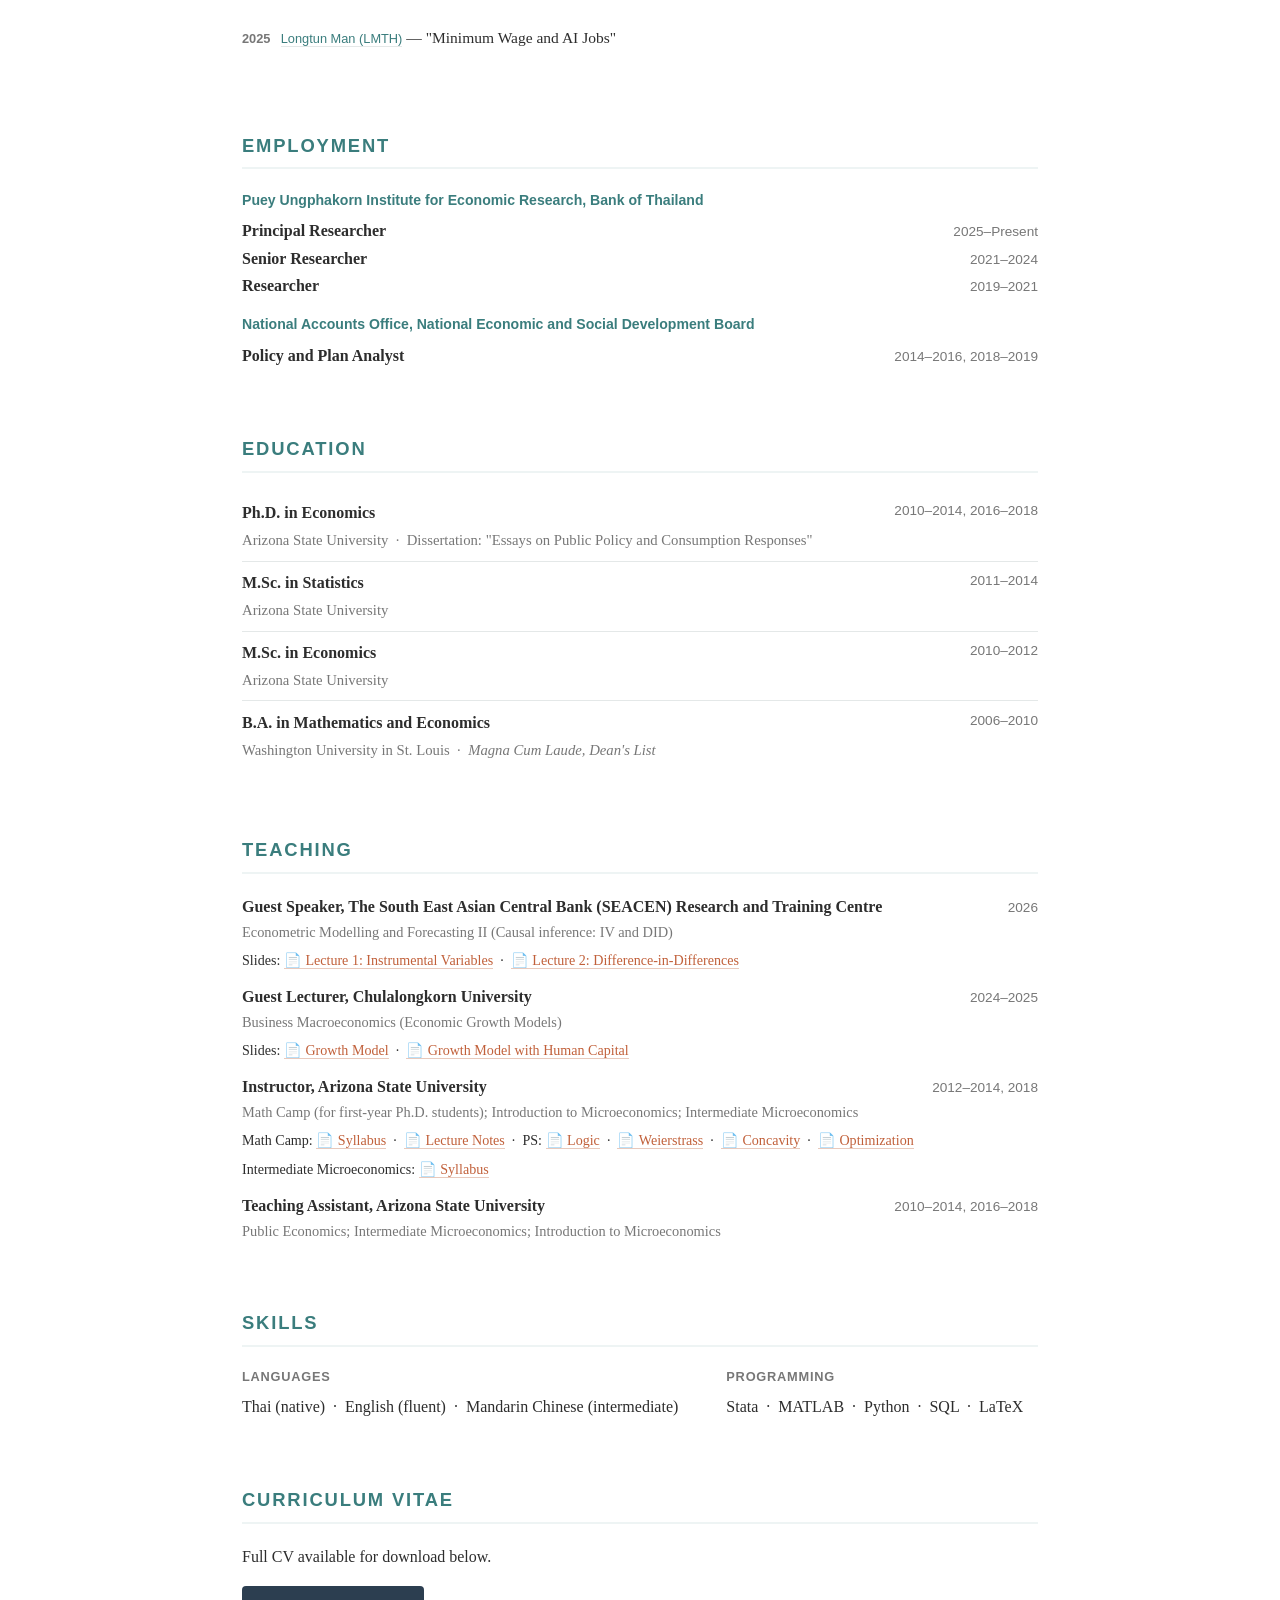
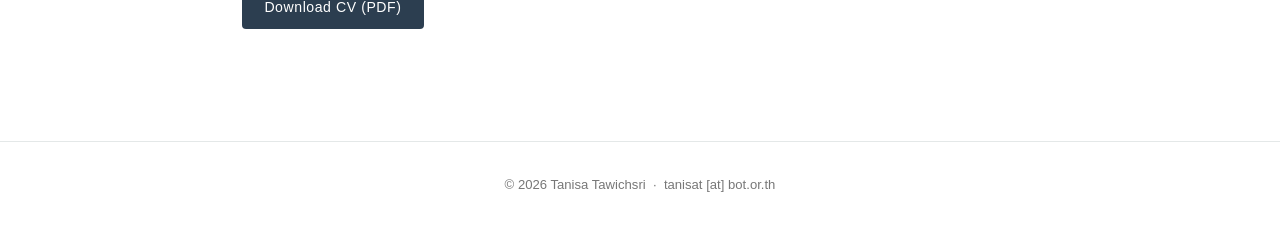
==== commit 27fb5747: "Tidy up instructor teaching materials layout" ====
--- a/index.html
+++ b/index.html
@@ -253,9 +253,12 @@
       Slides: <a href="growth_model.pdf" target="_blank" class="slide-link">📄 Growth Model</a> &nbsp;·&nbsp; <a href="growth_model_endo.pdf" target="_blank" class="slide-link">📄 Growth Model with Human Capital</a>
     </p>
     <div class="job"><span class="job-title">Instructor, Arizona State University</span><span class="job-period">2012–2014, 2018</span></div>
-    <p style="color:var(--muted); font-size:0.9rem; margin-bottom:0.3rem;">Math Camp (for first-year Ph.D. students); Introduction to Microeconomics; Intermediate Microeconomics &nbsp;·&nbsp; <a href="intromicro_syllabus.pdf" target="_blank" class="slide-link">📄 Syllabus</a></p>
+    <p style="color:var(--muted); font-size:0.9rem; margin-bottom:0.3rem;">Math Camp (for first-year Ph.D. students); Introduction to Microeconomics; Intermediate Microeconomics</p>
+    <p style="font-size:0.88rem; margin-bottom:0.3rem;">
+      Math Camp: <a href="mathcamp_syllabus.pdf" target="_blank" class="slide-link">📄 Syllabus</a> &nbsp;·&nbsp; <a href="mathcamp_notes.pdf" target="_blank" class="slide-link">📄 Lecture Notes</a> &nbsp;·&nbsp; PS: <a href="mathcamp_pset1.pdf" target="_blank" class="slide-link">📄 Logic</a> &nbsp;·&nbsp; <a href="mathcamp_pset2_weierstrass.pdf" target="_blank" class="slide-link">📄 Weierstrass</a> &nbsp;·&nbsp; <a href="mathcamp_pset3_concavity.pdf" target="_blank" class="slide-link">📄 Concavity</a> &nbsp;·&nbsp; <a href="mathcamp_pset6.pdf" target="_blank" class="slide-link">📄 Optimization</a>
+    </p>
     <p style="font-size:0.88rem; margin-bottom:0.6rem;">
-      Math Camp: <a href="mathcamp_syllabus.pdf" target="_blank" class="slide-link">📄 Syllabus</a> &nbsp;·&nbsp; <a href="mathcamp_notes.pdf" target="_blank" class="slide-link">📄 Lecture Notes</a> &nbsp;·&nbsp; <a href="mathcamp_pset1.pdf" target="_blank" class="slide-link">📄 Logic</a> &nbsp;·&nbsp; <a href="mathcamp_pset2_weierstrass.pdf" target="_blank" class="slide-link">📄 Weierstrass</a> &nbsp;·&nbsp; <a href="mathcamp_pset3_concavity.pdf" target="_blank" class="slide-link">📄 Concavity</a> &nbsp;·&nbsp; <a href="mathcamp_pset6.pdf" target="_blank" class="slide-link">📄 Optimization</a>
+      Intermediate Microeconomics: <a href="intromicro_syllabus.pdf" target="_blank" class="slide-link">📄 Syllabus</a>
     </p>
     <div class="job"><span class="job-title">Teaching Assistant, Arizona State University</span><span class="job-period">2010–2014, 2016–2018</span></div>
     <p style="color:var(--muted); font-size:0.9rem;">Public Economics; Intermediate Microeconomics; Introduction to Microeconomics</p>
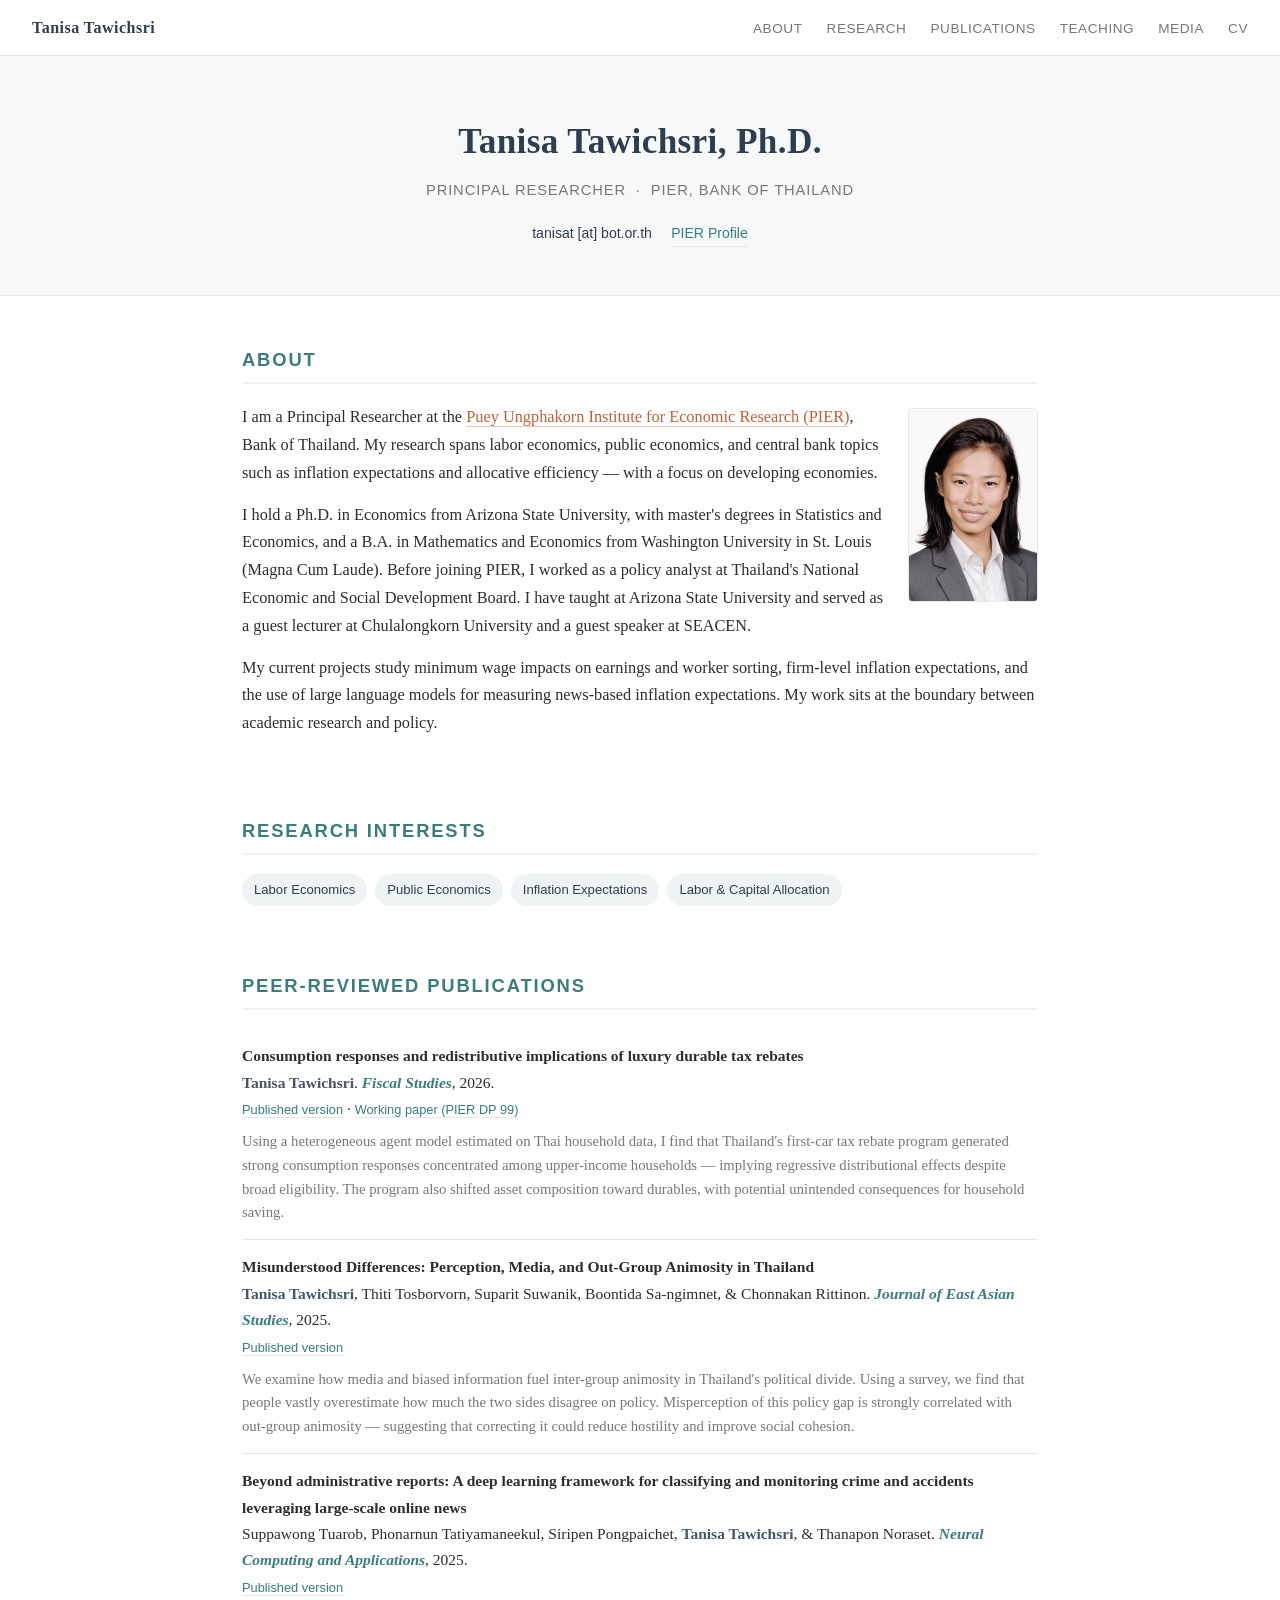
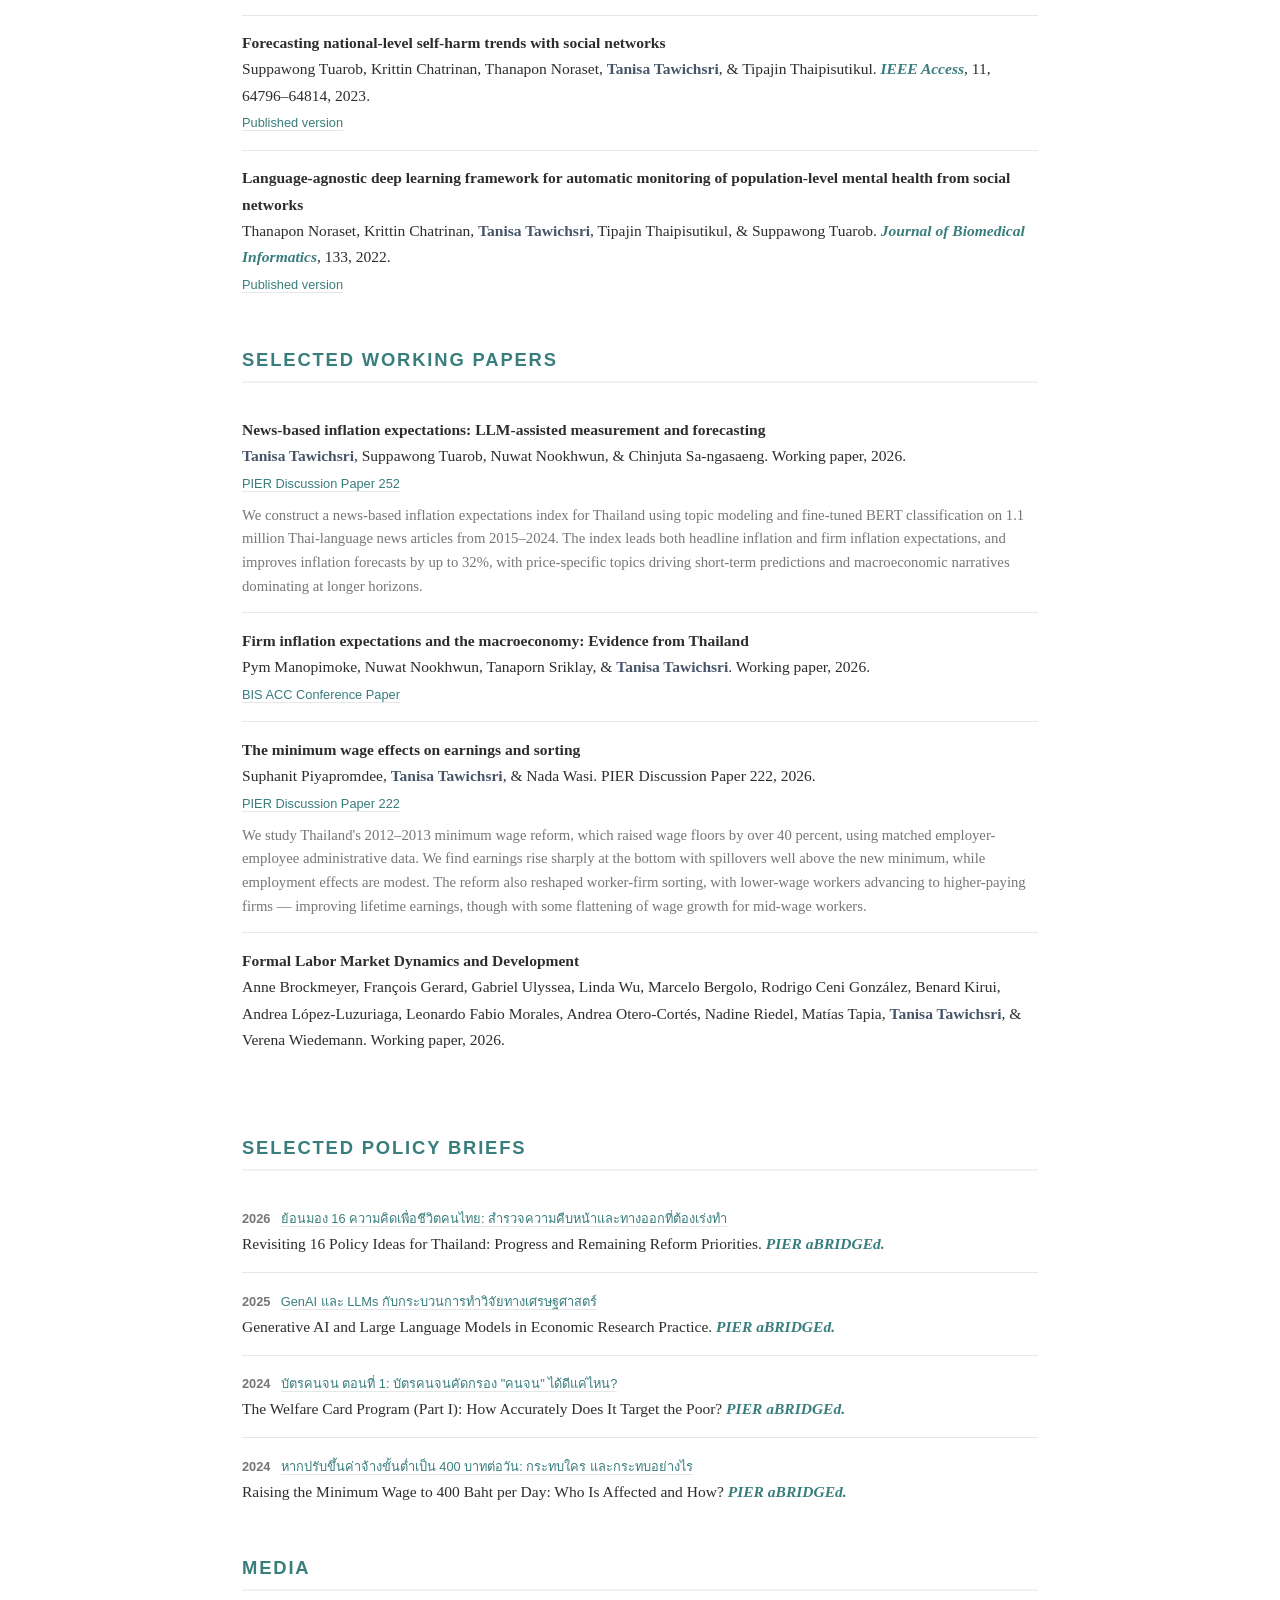
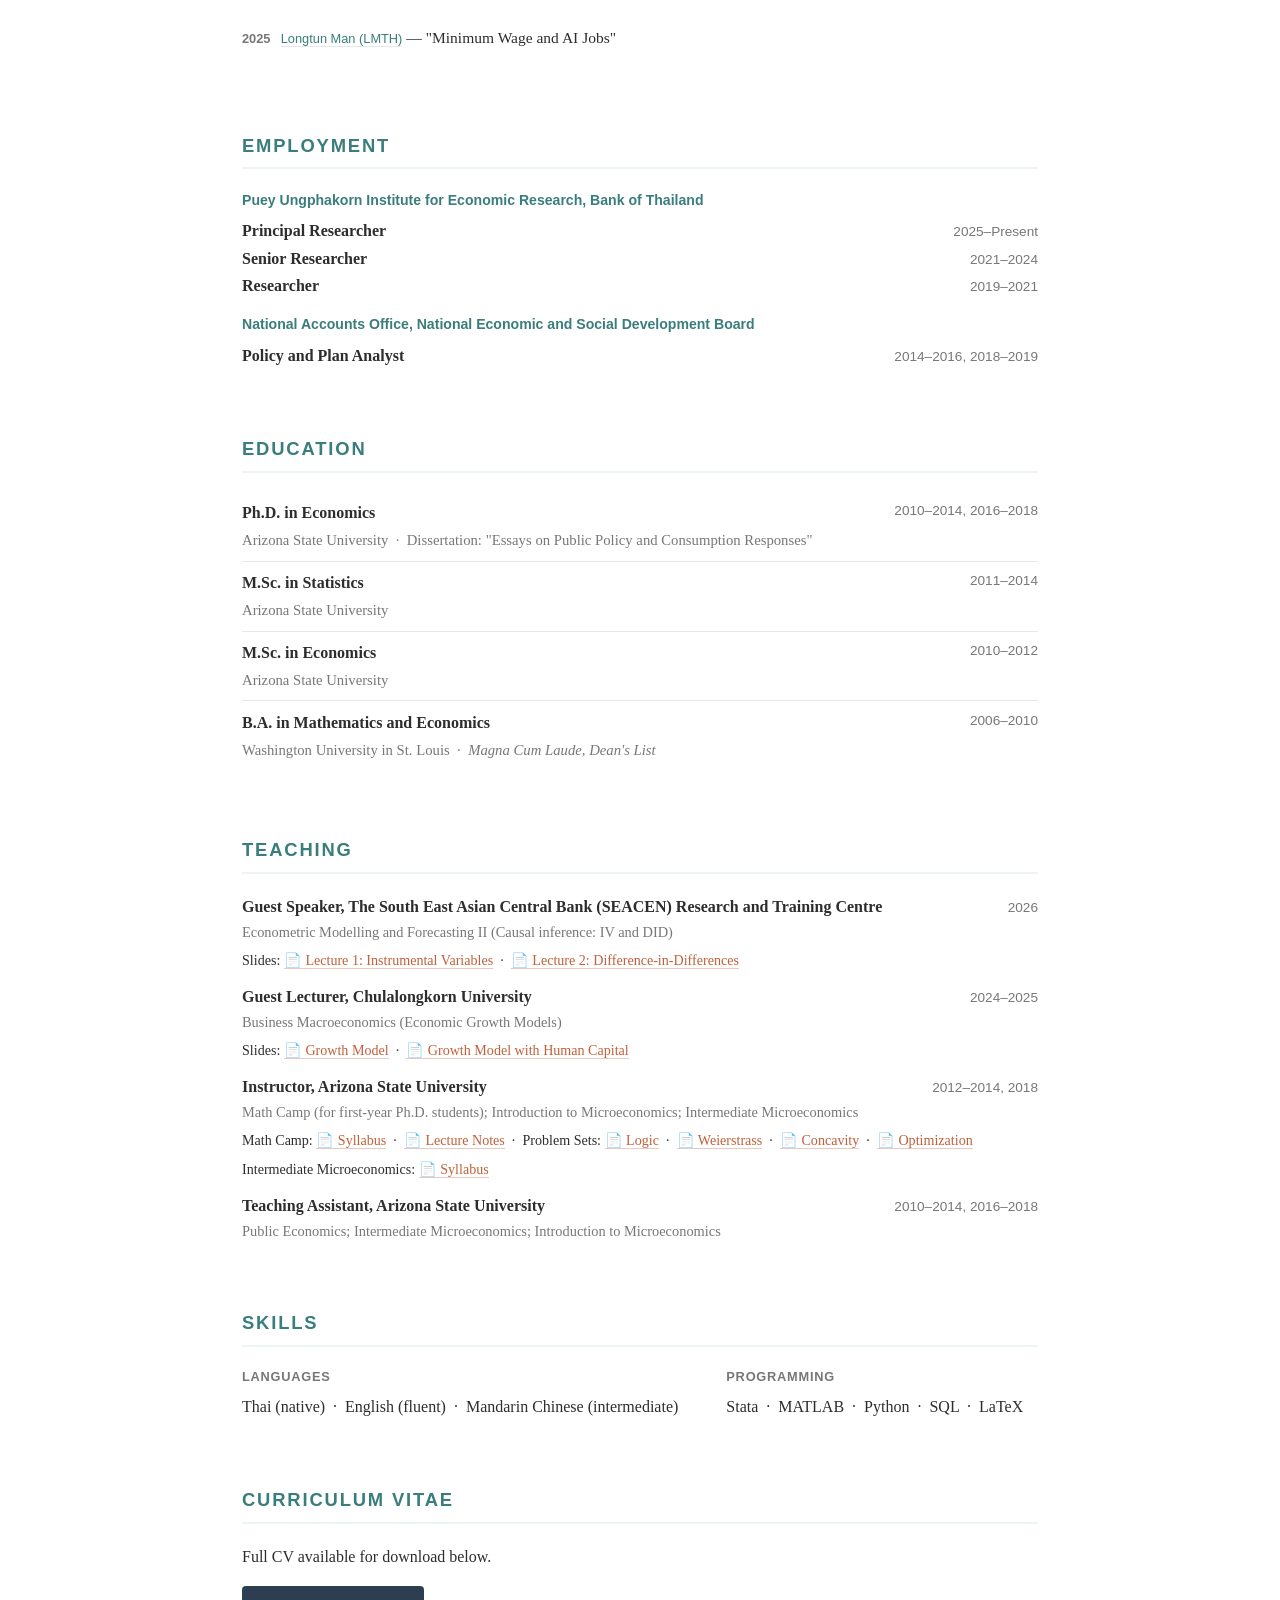
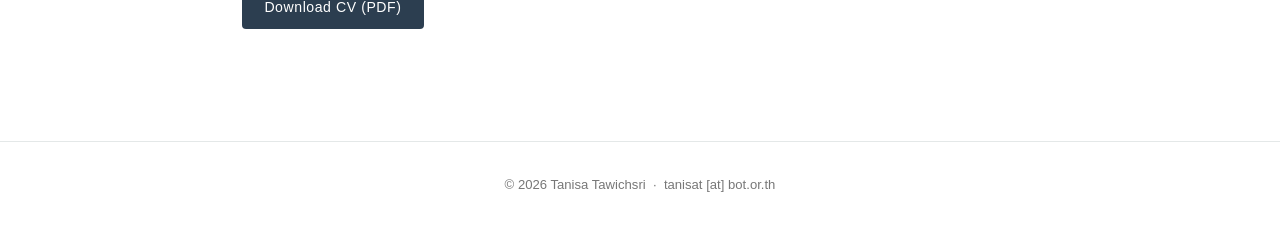
==== commit 335f9272: "Spell out Problem Sets in math camp materials" ====
--- a/index.html
+++ b/index.html
@@ -255,7 +255,7 @@
     <div class="job"><span class="job-title">Instructor, Arizona State University</span><span class="job-period">2012–2014, 2018</span></div>
     <p style="color:var(--muted); font-size:0.9rem; margin-bottom:0.3rem;">Math Camp (for first-year Ph.D. students); Introduction to Microeconomics; Intermediate Microeconomics</p>
     <p style="font-size:0.88rem; margin-bottom:0.3rem;">
-      Math Camp: <a href="mathcamp_syllabus.pdf" target="_blank" class="slide-link">📄 Syllabus</a> &nbsp;·&nbsp; <a href="mathcamp_notes.pdf" target="_blank" class="slide-link">📄 Lecture Notes</a> &nbsp;·&nbsp; PS: <a href="mathcamp_pset1.pdf" target="_blank" class="slide-link">📄 Logic</a> &nbsp;·&nbsp; <a href="mathcamp_pset2_weierstrass.pdf" target="_blank" class="slide-link">📄 Weierstrass</a> &nbsp;·&nbsp; <a href="mathcamp_pset3_concavity.pdf" target="_blank" class="slide-link">📄 Concavity</a> &nbsp;·&nbsp; <a href="mathcamp_pset6.pdf" target="_blank" class="slide-link">📄 Optimization</a>
+      Math Camp: <a href="mathcamp_syllabus.pdf" target="_blank" class="slide-link">📄 Syllabus</a> &nbsp;·&nbsp; <a href="mathcamp_notes.pdf" target="_blank" class="slide-link">📄 Lecture Notes</a> &nbsp;·&nbsp; Problem Sets: <a href="mathcamp_pset1.pdf" target="_blank" class="slide-link">📄 Logic</a> &nbsp;·&nbsp; <a href="mathcamp_pset2_weierstrass.pdf" target="_blank" class="slide-link">📄 Weierstrass</a> &nbsp;·&nbsp; <a href="mathcamp_pset3_concavity.pdf" target="_blank" class="slide-link">📄 Concavity</a> &nbsp;·&nbsp; <a href="mathcamp_pset6.pdf" target="_blank" class="slide-link">📄 Optimization</a>
     </p>
     <p style="font-size:0.88rem; margin-bottom:0.6rem;">
       Intermediate Microeconomics: <a href="intromicro_syllabus.pdf" target="_blank" class="slide-link">📄 Syllabus</a>
